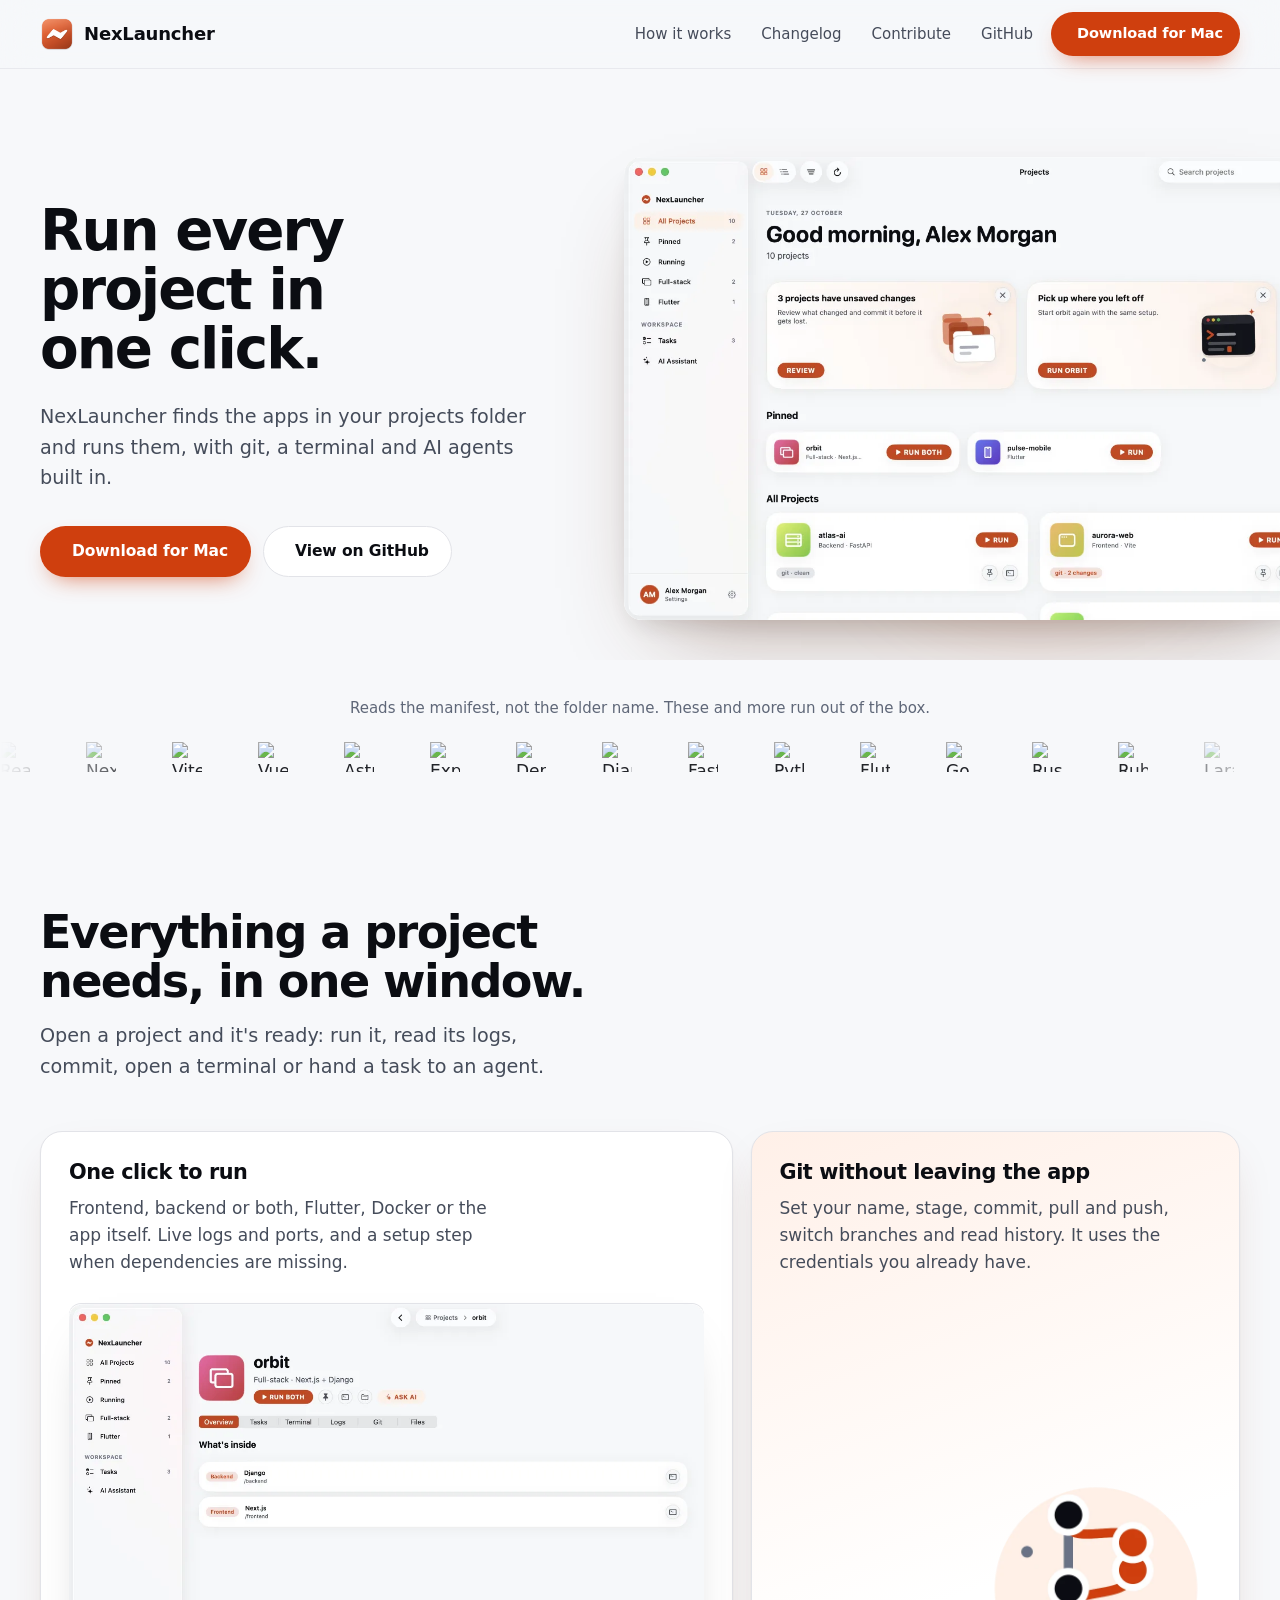
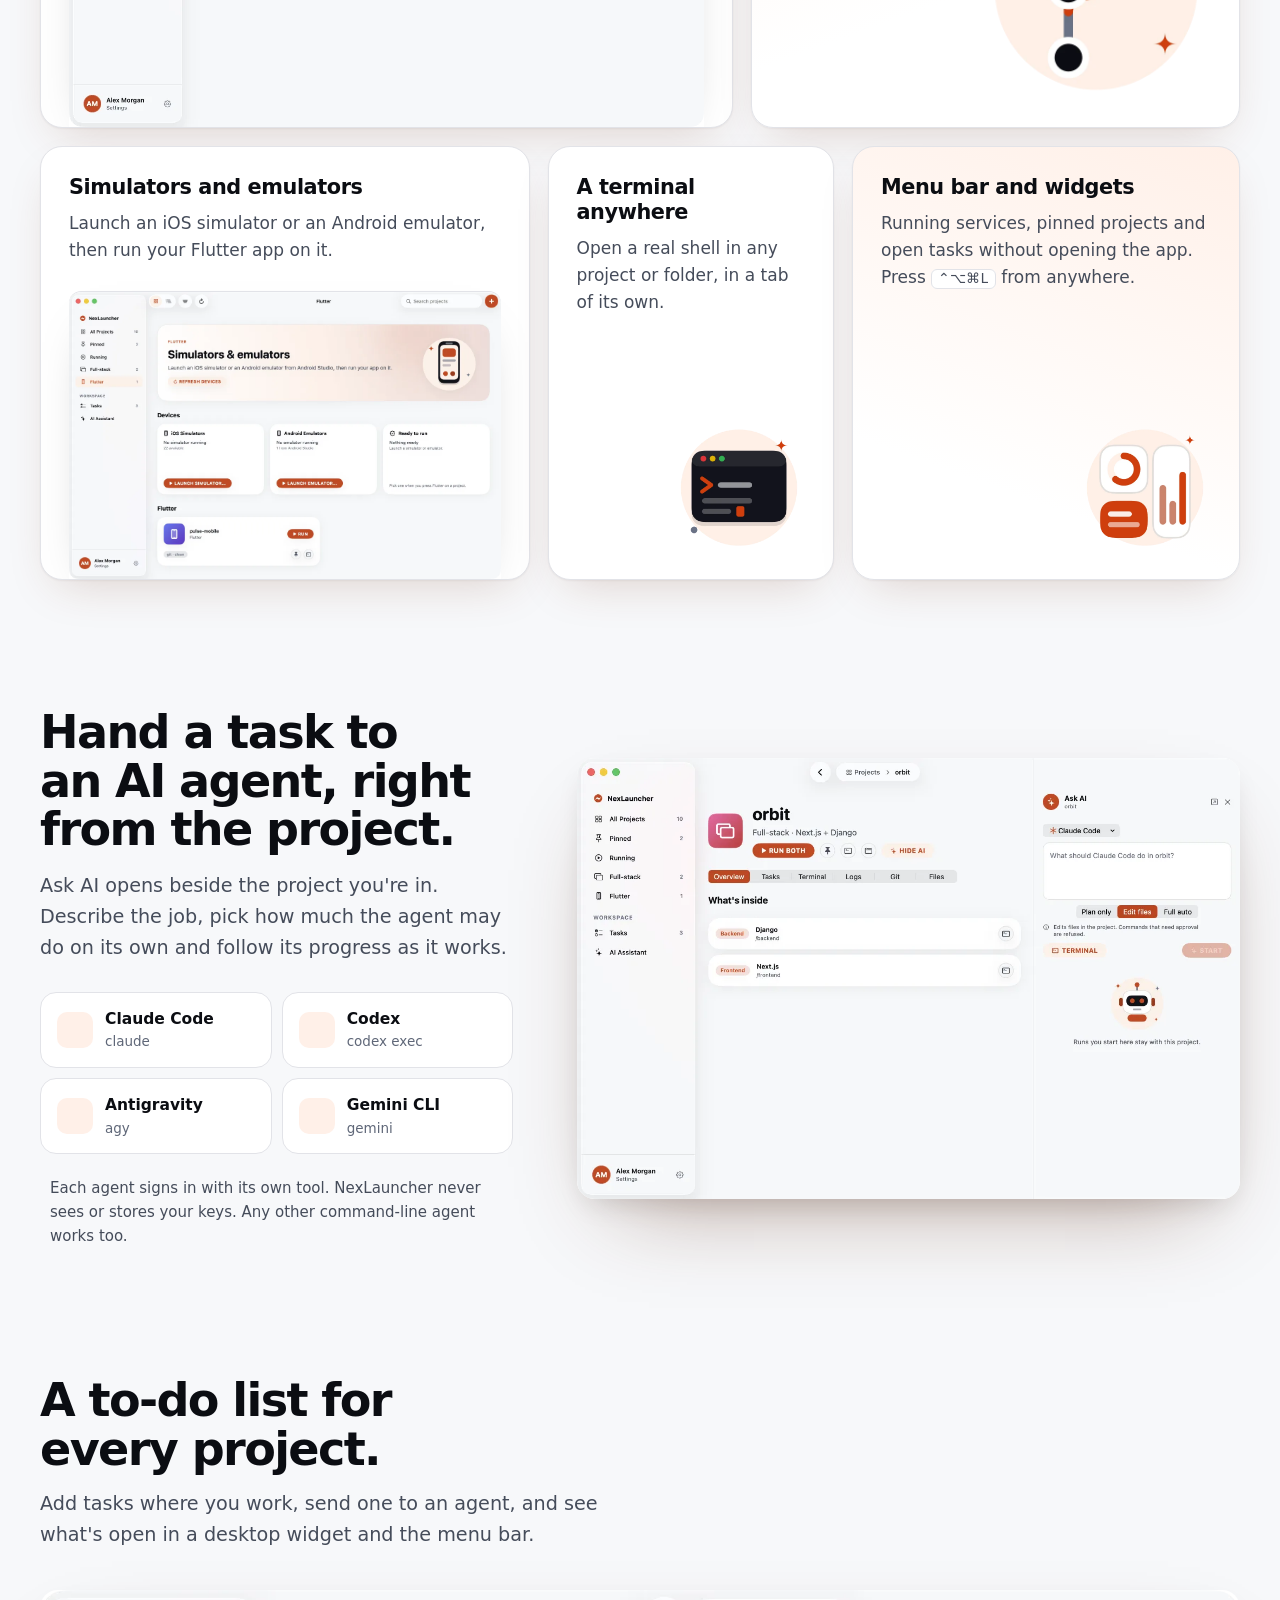
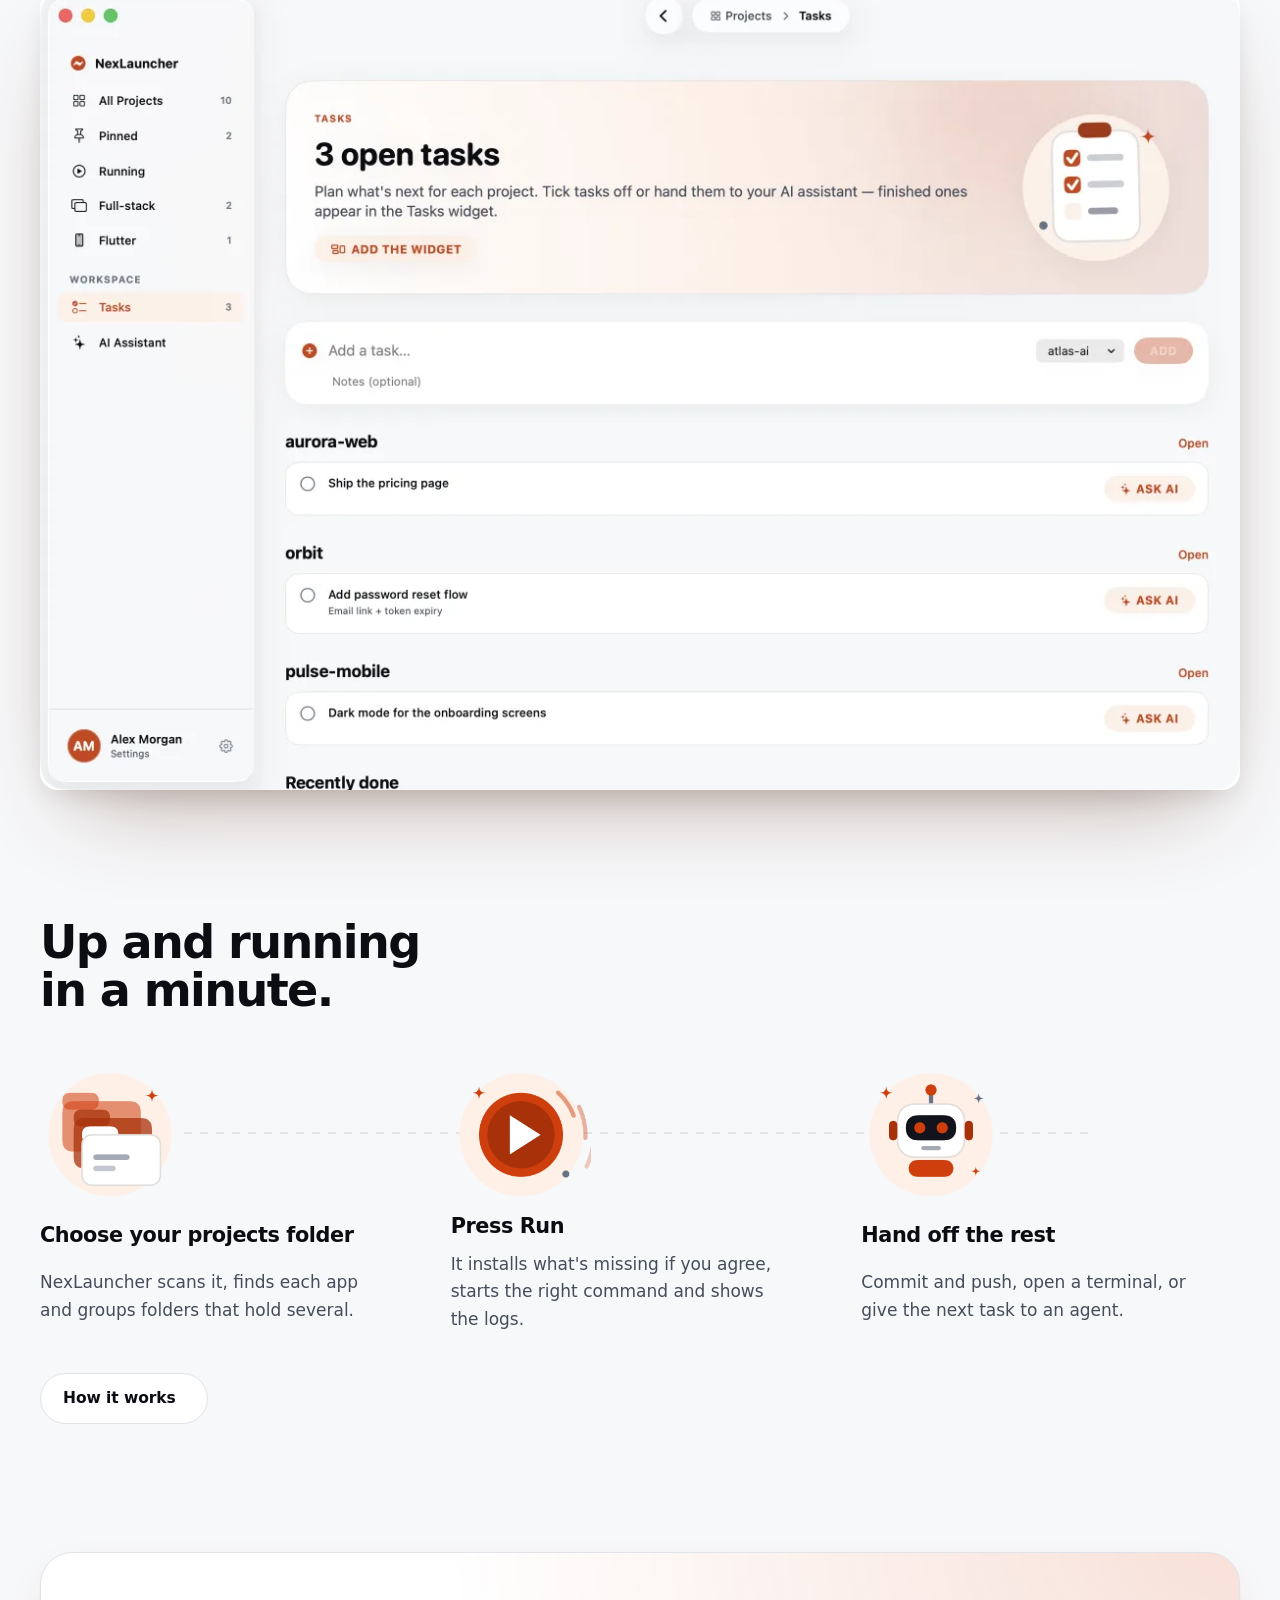
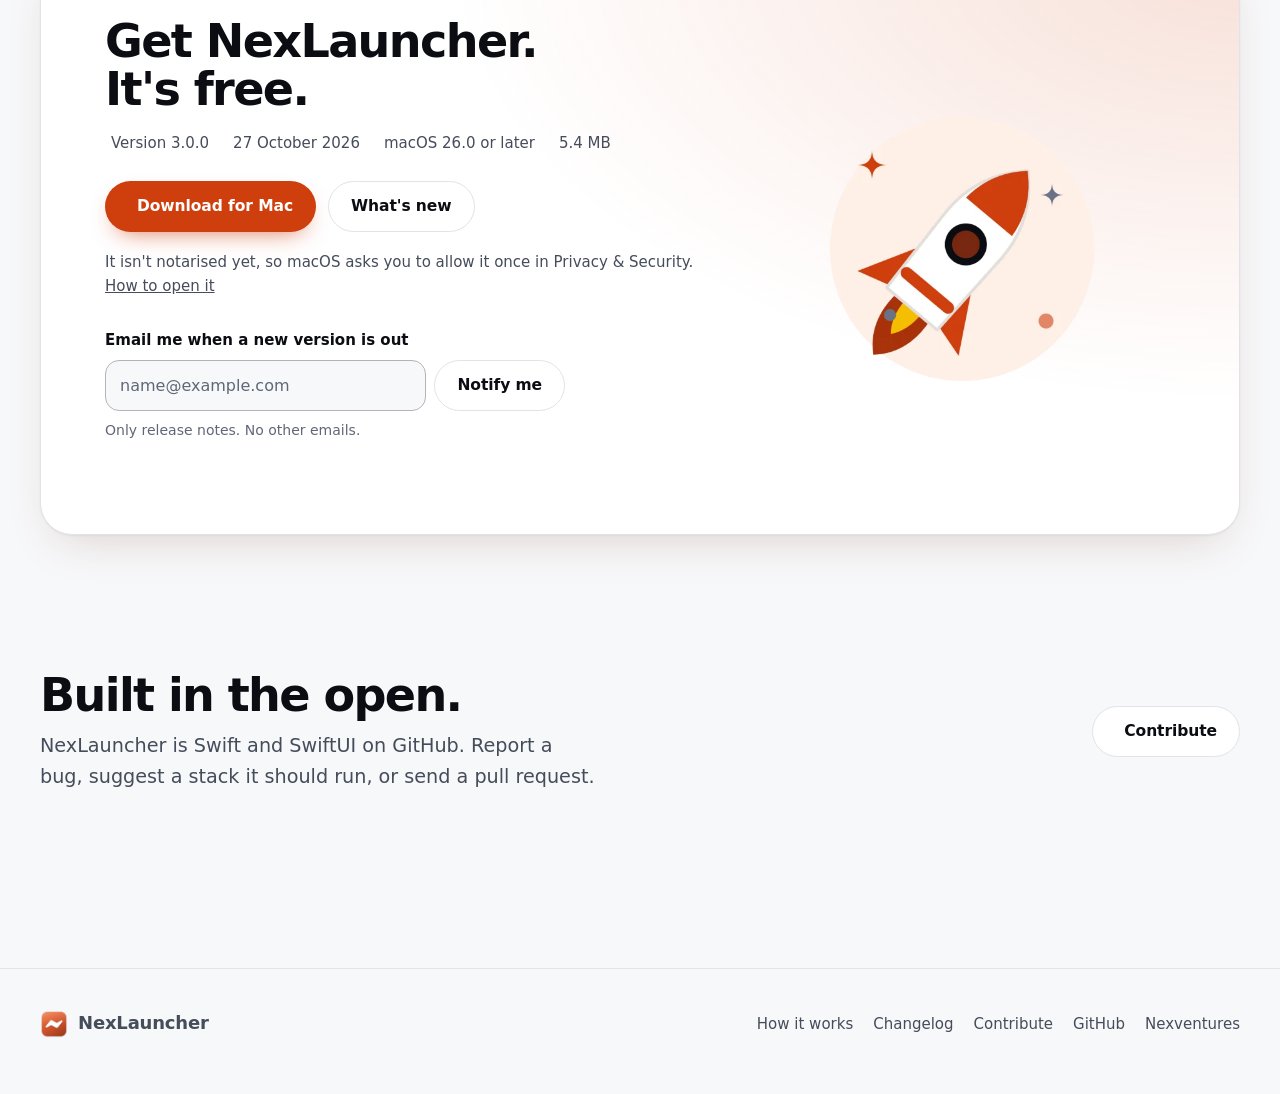
==== site/index.html @ 8a1ccac7 "Landing site (GitHub Pages) with Supabase-backed downloads, changelog and update sign-ups - site/: h" ====
<!doctype html>
<html lang="en">
<head>
  <meta charset="utf-8">
  <meta name="viewport" content="width=device-width, initial-scale=1">
  <title>NexLauncher: run every project from one Mac app</title>
  <meta name="description" content="NexLauncher finds the apps in your projects folder and runs them, with git, a terminal and AI agents built in. Free for macOS 26.">
  <meta property="og:title" content="NexLauncher">
  <meta property="og:description" content="Run every project in one click. A native macOS app with git, a terminal and AI agents built in.">
  <meta property="og:image" content="https://niyonshutidavid.github.io/NexLauncher/assets/shots/home-light-1224.webp">
  <meta name="theme-color" content="#f7f8fa" media="(prefers-color-scheme: light)">
  <meta name="theme-color" content="#07080c" media="(prefers-color-scheme: dark)">
  <link rel="icon" href="assets/favicon.png">
  <link rel="preload" as="image" href="assets/shots/home-light-1224.webp" media="(prefers-color-scheme: light)">
  <link rel="stylesheet" href="https://unpkg.com/@phosphor-icons/web@2.1.1/src/regular/style.css">
  <link rel="stylesheet" href="https://unpkg.com/@phosphor-icons/web@2.1.1/src/fill/style.css">
  <link rel="stylesheet" href="css/site.css?v=2">
  <script src="js/site.js?v=2" defer></script>
</head>
<body>
  <header class="nav">
    <div class="wrap">
      <a class="brand" href="./"><img src="assets/icon.webp" alt="" width="34" height="34">NexLauncher</a>
      <button class="nav-toggle" aria-label="Menu" aria-expanded="false" aria-controls="nav-links"><i class="ph ph-list"></i></button>
      <nav class="nav-links" id="nav-links">
        <a href="how-it-works.html">How it works</a>
        <a href="changelog.html">Changelog</a>
        <a href="contribute.html">Contribute</a>
        <a href="https://github.com/NiyonshutiDavid/NexLauncher" rel="noopener">GitHub</a>
        <a class="btn btn-primary btn-sm" data-download href="https://yrtrfuwykdxuppvlgprd.supabase.co/storage/v1/object/public/releases/NexLauncher-3.0.0.zip" data-version="3.0.0"><i class="ph-fill ph-apple-logo"></i>Download for Mac</a>
      </nav>
    </div>
  </header>

  <main>
    <section class="hero">
      <div class="wrap hero-grid">
        <div class="hero-copy">
          <h1>Run every project in one click.</h1>
          <p class="lede">NexLauncher finds the apps in your projects folder and runs them, with git, a terminal and AI agents built in.</p>
          <div class="hero-actions">
            <a class="btn btn-primary" data-download href="https://yrtrfuwykdxuppvlgprd.supabase.co/storage/v1/object/public/releases/NexLauncher-3.0.0.zip" data-version="3.0.0"><i class="ph-fill ph-apple-logo"></i>Download for Mac</a>
            <a class="btn btn-ghost" href="https://github.com/NiyonshutiDavid/NexLauncher" rel="noopener"><i class="ph ph-github-logo"></i>View on GitHub</a>
          </div>
        </div>
        <div class="hero-media">
          <div class="hero-glow" aria-hidden="true"></div>
          <picture>
            <source media="(prefers-color-scheme: dark)" srcset="assets/shots/home-dark-1224.webp 1224w, assets/shots/home-dark.webp 2448w" sizes="(max-width: 900px) 100vw, 980px">
            <img class="shot" src="assets/shots/home-light.webp" srcset="assets/shots/home-light-1224.webp 1224w, assets/shots/home-light.webp 2448w" sizes="(max-width: 900px) 100vw, 980px" width="2448" height="1630" alt="NexLauncher's home: a greeting, tips, pinned projects and a grid of project cards, each with a Run button.">
          </picture>
        </div>
      </div>
    </section>

    <section class="stacks" aria-labelledby="stacks-title">
      <p id="stacks-title">Reads the manifest, not the folder name. These and more run out of the box.</p>
      <div class="marquee">
        <div class="marquee-track">
          <img src="https://cdn.simpleicons.org/react/5b6170/aeb4c2" alt="React" width="30" height="30">
          <img src="https://cdn.simpleicons.org/nextdotjs/5b6170/aeb4c2" alt="Next.js" width="30" height="30">
          <img src="https://cdn.simpleicons.org/vite/5b6170/aeb4c2" alt="Vite" width="30" height="30">
          <img src="https://cdn.simpleicons.org/vuedotjs/5b6170/aeb4c2" alt="Vue" width="30" height="30">
          <img src="https://cdn.simpleicons.org/astro/5b6170/aeb4c2" alt="Astro" width="30" height="30">
          <img src="https://cdn.simpleicons.org/expo/5b6170/aeb4c2" alt="Expo" width="30" height="30">
          <img src="https://cdn.simpleicons.org/deno/5b6170/aeb4c2" alt="Deno" width="30" height="30">
          <img src="https://cdn.simpleicons.org/django/5b6170/aeb4c2" alt="Django" width="30" height="30">
          <img src="https://cdn.simpleicons.org/fastapi/5b6170/aeb4c2" alt="FastAPI" width="30" height="30">
          <img src="https://cdn.simpleicons.org/python/5b6170/aeb4c2" alt="Python" width="30" height="30">
          <img src="https://cdn.simpleicons.org/flutter/5b6170/aeb4c2" alt="Flutter" width="30" height="30">
          <img src="https://cdn.simpleicons.org/go/5b6170/aeb4c2" alt="Go" width="30" height="30">
          <img src="https://cdn.simpleicons.org/rust/5b6170/aeb4c2" alt="Rust" width="30" height="30">
          <img src="https://cdn.simpleicons.org/rubyonrails/5b6170/aeb4c2" alt="Ruby on Rails" width="30" height="30">
          <img src="https://cdn.simpleicons.org/laravel/5b6170/aeb4c2" alt="Laravel" width="30" height="30">
          <img src="https://cdn.simpleicons.org/dotnet/5b6170/aeb4c2" alt=".NET" width="30" height="30">
          <img src="https://cdn.simpleicons.org/elixir/5b6170/aeb4c2" alt="Elixir" width="30" height="30">
          <img src="https://cdn.simpleicons.org/swift/5b6170/aeb4c2" alt="Swift" width="30" height="30">
          <img src="https://cdn.simpleicons.org/docker/5b6170/aeb4c2" alt="Docker" width="30" height="30">
          <!-- second copy for a seamless loop -->
          <img aria-hidden="true" src="https://cdn.simpleicons.org/react/5b6170/aeb4c2" alt="" width="30" height="30">
          <img aria-hidden="true" src="https://cdn.simpleicons.org/nextdotjs/5b6170/aeb4c2" alt="" width="30" height="30">
          <img aria-hidden="true" src="https://cdn.simpleicons.org/vite/5b6170/aeb4c2" alt="" width="30" height="30">
          <img aria-hidden="true" src="https://cdn.simpleicons.org/vuedotjs/5b6170/aeb4c2" alt="" width="30" height="30">
          <img aria-hidden="true" src="https://cdn.simpleicons.org/astro/5b6170/aeb4c2" alt="" width="30" height="30">
          <img aria-hidden="true" src="https://cdn.simpleicons.org/expo/5b6170/aeb4c2" alt="" width="30" height="30">
          <img aria-hidden="true" src="https://cdn.simpleicons.org/deno/5b6170/aeb4c2" alt="" width="30" height="30">
          <img aria-hidden="true" src="https://cdn.simpleicons.org/django/5b6170/aeb4c2" alt="" width="30" height="30">
          <img aria-hidden="true" src="https://cdn.simpleicons.org/fastapi/5b6170/aeb4c2" alt="" width="30" height="30">
          <img aria-hidden="true" src="https://cdn.simpleicons.org/python/5b6170/aeb4c2" alt="" width="30" height="30">
          <img aria-hidden="true" src="https://cdn.simpleicons.org/flutter/5b6170/aeb4c2" alt="" width="30" height="30">
          <img aria-hidden="true" src="https://cdn.simpleicons.org/go/5b6170/aeb4c2" alt="" width="30" height="30">
          <img aria-hidden="true" src="https://cdn.simpleicons.org/rust/5b6170/aeb4c2" alt="" width="30" height="30">
          <img aria-hidden="true" src="https://cdn.simpleicons.org/rubyonrails/5b6170/aeb4c2" alt="" width="30" height="30">
          <img aria-hidden="true" src="https://cdn.simpleicons.org/laravel/5b6170/aeb4c2" alt="" width="30" height="30">
          <img aria-hidden="true" src="https://cdn.simpleicons.org/dotnet/5b6170/aeb4c2" alt="" width="30" height="30">
          <img aria-hidden="true" src="https://cdn.simpleicons.org/elixir/5b6170/aeb4c2" alt="" width="30" height="30">
          <img aria-hidden="true" src="https://cdn.simpleicons.org/swift/5b6170/aeb4c2" alt="" width="30" height="30">
          <img aria-hidden="true" src="https://cdn.simpleicons.org/docker/5b6170/aeb4c2" alt="" width="30" height="30">
        </div>
      </div>
    </section>

    <section class="section" id="features">
      <div class="wrap">
        <div class="section-head reveal">
          <h2>Everything a project needs, in one window.</h2>
          <p class="lede">Open a project and it's ready: run it, read its logs, commit, open a terminal or hand a task to an agent.</p>
        </div>
        <div class="bento">
          <article class="tile tile-a reveal">
            <h3>One click to run</h3>
            <p>Frontend, backend or both, Flutter, Docker or the app itself. Live logs and ports, and a setup step when dependencies are missing.</p>
            <div class="tile-shot">
              <picture>
                <source media="(prefers-color-scheme: dark)" srcset="assets/shots/project-dark-1224.webp">
                <img src="assets/shots/project-light-1224.webp" width="1224" height="815" loading="lazy" alt="A project page for orbit, a Next.js and Django app, with Run Both, Overview, Tasks, Terminal, Logs, Git and Files.">
              </picture>
            </div>
          </article>
          <article class="tile tile-b reveal" style="--delay: .08s">
            <h3>Git without leaving the app</h3>
            <p>Set your name, stage, commit, pull and push, switch branches and read history. It uses the credentials you already have.</p>
            <picture class="illo float">
              <source media="(prefers-color-scheme: dark)" srcset="assets/illus/branchGraph-dark.webp">
              <img src="assets/illus/branchGraph-light.webp" alt="" width="168" height="168" loading="lazy">
            </picture>
          </article>
          <article class="tile tile-c reveal">
            <h3>Simulators and emulators</h3>
            <p>Launch an iOS simulator or an Android emulator, then run your Flutter app on it.</p>
            <div class="tile-shot">
              <picture>
                <source media="(prefers-color-scheme: dark)" srcset="assets/shots/flutter-dark-1224.webp">
                <img src="assets/shots/flutter-light-1224.webp" width="1224" height="815" loading="lazy" alt="The Flutter page with iOS simulators, Android emulators and devices ready to run.">
              </picture>
            </div>
          </article>
          <article class="tile tile-d reveal" style="--delay: .08s">
            <h3>A terminal anywhere</h3>
            <p>Open a real shell in any project or folder, in a tab of its own.</p>
            <picture class="illo">
              <source media="(prefers-color-scheme: dark)" srcset="assets/illus/terminal-dark.webp">
              <img src="assets/illus/terminal-light.webp" alt="" width="132" height="132" loading="lazy">
            </picture>
          </article>
          <article class="tile tile-e reveal" style="--delay: .16s">
            <h3>Menu bar and widgets</h3>
            <p>Running services, pinned projects and open tasks without opening the app. Press <kbd>⌃⌥⌘L</kbd> from anywhere.</p>
            <picture class="illo float">
              <source media="(prefers-color-scheme: dark)" srcset="assets/illus/widgets-dark.webp">
              <img src="assets/illus/widgets-light.webp" alt="" width="132" height="132" loading="lazy">
            </picture>
          </article>
        </div>
      </div>
    </section>

    <section class="section" id="ai" style="padding-top: 0">
      <div class="wrap split">
        <div class="reveal">
          <h2>Hand a task to an AI agent, right from the project.</h2>
          <p class="lede" style="margin-top: 18px">Ask AI opens beside the project you're in. Describe the job, pick how much the agent may do on its own and follow its progress as it works.</p>
          <div class="agents">
            <div class="agent"><i class="ph ph-asterisk"></i><div>Claude Code<span>claude</span></div></div>
            <div class="agent"><i class="ph ph-code"></i><div>Codex<span>codex exec</span></div></div>
            <div class="agent"><i class="ph ph-atom"></i><div>Antigravity<span>agy</span></div></div>
            <div class="agent"><i class="ph ph-sparkle"></i><div>Gemini CLI<span>gemini</span></div></div>
          </div>
          <p class="note"><i class="ph ph-lock-simple"></i>Each agent signs in with its own tool. NexLauncher never sees or stores your keys. Any other command-line agent works too.</p>
        </div>
        <div class="reveal" style="--delay: .1s">
          <picture>
            <source media="(prefers-color-scheme: dark)" srcset="assets/shots/project-ai-dark-1224.webp 1224w, assets/shots/project-ai-dark.webp 2448w" sizes="(max-width: 900px) 100vw, 700px">
            <img class="shot" src="assets/shots/project-ai-light.webp" srcset="assets/shots/project-ai-light-1224.webp 1224w, assets/shots/project-ai-light.webp 2448w" sizes="(max-width: 900px) 100vw, 700px" width="2448" height="1630" loading="lazy" alt="The orbit project page with the Ask AI panel open on the right: agent picker, task box and autonomy choice.">
          </picture>
        </div>
      </div>
    </section>

    <section class="section" style="padding-top: 0">
      <div class="wrap wide-media">
        <div class="head reveal">
          <h2>A to-do list for every project.</h2>
          <p class="lede">Add tasks where you work, send one to an agent, and see what's open in a desktop widget and the menu bar.</p>
        </div>
        <picture class="reveal">
          <source media="(prefers-color-scheme: dark)" srcset="assets/shots/tasks-dark-1224.webp 1224w, assets/shots/tasks-dark.webp 2448w" sizes="(max-width: 1240px) 100vw, 1200px">
          <img class="shot" src="assets/shots/tasks-light.webp" srcset="assets/shots/tasks-light-1224.webp 1224w, assets/shots/tasks-light.webp 2448w" sizes="(max-width: 1240px) 100vw, 1200px" width="2448" height="1630" loading="lazy" alt="The Tasks page: three open tasks grouped by project, each with an Ask AI button, and recently done tasks below.">
        </picture>
      </div>
    </section>

    <section class="section" style="padding-top: 0">
      <div class="wrap">
        <div class="section-head reveal">
          <h2>Up and running in a minute.</h2>
        </div>
        <div class="process">
          <div class="process-step reveal">
            <picture><source media="(prefers-color-scheme: dark)" srcset="assets/illus/folders-dark.webp"><img src="assets/illus/folders-light.webp" alt="" width="140" height="140" loading="lazy"></picture>
            <h3>Choose your projects folder</h3>
            <p>NexLauncher scans it, finds each app and groups folders that hold several.</p>
          </div>
          <div class="process-step reveal" style="--delay: .1s">
            <picture><source media="(prefers-color-scheme: dark)" srcset="assets/illus/play-dark.webp"><img src="assets/illus/play-light.webp" alt="" width="140" height="140" loading="lazy"></picture>
            <h3>Press Run</h3>
            <p>It installs what's missing if you agree, starts the right command and shows the logs.</p>
          </div>
          <div class="process-step reveal" style="--delay: .2s">
            <picture><source media="(prefers-color-scheme: dark)" srcset="assets/illus/robot-dark.webp"><img src="assets/illus/robot-light.webp" alt="" width="140" height="140" loading="lazy"></picture>
            <h3>Hand off the rest</h3>
            <p>Commit and push, open a terminal, or give the next task to an agent.</p>
          </div>
        </div>
        <p class="reveal" style="margin-top: 40px"><a class="btn btn-ghost" href="how-it-works.html">How it works<i class="ph ph-arrow-right"></i></a></p>
      </div>
    </section>

    <section class="section" id="download" style="padding-top: 0">
      <div class="wrap">
        <div class="download reveal">
          <div class="download-copy">
            <h2>Get NexLauncher. It's free.</h2>
            <div class="release-meta">
              <span><i class="ph ph-tag"></i><span data-release-version>Version 3.0.0</span></span>
              <span><i class="ph ph-calendar-blank"></i><span data-release-date>27 October 2026</span></span>
              <span><i class="ph ph-laptop"></i><span data-release-macos>macOS 26.0 or later</span></span>
              <span><i class="ph ph-file-zip"></i><span data-release-size>5.4 MB</span></span>
              <span hidden data-download-count></span>
            </div>
            <div class="hero-actions">
              <a class="btn btn-primary" data-download href="https://yrtrfuwykdxuppvlgprd.supabase.co/storage/v1/object/public/releases/NexLauncher-3.0.0.zip" data-version="3.0.0"><i class="ph-fill ph-apple-logo"></i>Download for Mac</a>
              <a class="btn btn-ghost" href="changelog.html">What's new</a>
            </div>
            <p class="muted" style="font-size: 15px">It isn't notarised yet, so macOS asks you to allow it once in Privacy &amp; Security. <a href="how-it-works.html#install">How to open it</a></p>
            <form class="form" data-subscribe novalidate style="margin-top: 12px">
              <label for="email">Email me when a new version is out</label>
              <div class="row">
                <input id="email" type="email" name="email" autocomplete="email" placeholder="name@example.com" required maxlength="254" aria-describedby="email-help email-status">
                <button class="btn btn-ghost" type="submit">Notify me</button>
              </div>
              <span class="help" id="email-help">Only release notes. No other emails.</span>
              <span class="status" id="email-status" role="status" aria-live="polite"></span>
            </form>
          </div>
          <picture class="illo float">
            <source media="(prefers-color-scheme: dark)" srcset="assets/illus/rocket-dark.webp">
            <img src="assets/illus/rocket-light.webp" alt="" width="300" height="300" loading="lazy">
          </picture>
        </div>
      </div>
    </section>

    <section class="section" style="padding-top: 0">
      <div class="wrap contrib reveal">
        <div class="contrib-copy">
          <h2>Built in the open.</h2>
          <p class="lede">NexLauncher is Swift and SwiftUI on GitHub. Report a bug, suggest a stack it should run, or send a pull request.</p>
        </div>
        <a class="btn btn-ghost" href="contribute.html"><i class="ph ph-git-pull-request"></i>Contribute</a>
      </div>
    </section>
  </main>

  <footer class="footer">
    <div class="wrap">
      <a class="brand" href="./"><img src="assets/icon.webp" alt="" width="28" height="28" style="width:28px;height:28px">NexLauncher</a>
      <nav aria-label="Footer">
        <a href="how-it-works.html">How it works</a>
        <a href="changelog.html">Changelog</a>
        <a href="contribute.html">Contribute</a>
        <a href="https://github.com/NiyonshutiDavid/NexLauncher" rel="noopener">GitHub</a>
        <a href="https://nexventures.net" rel="noopener">Nexventures</a>
      </nav>
    </div>
  </footer>
</body>
</html>
---- site/css/site.css ----
/* NexLauncher site. Colours are the nexventures.net tokens the app uses (Nexventures Ember).
   Shape rule: cards 22px, interactive controls are full pills, inputs 14px. */

@font-face {
  font-family: "Geist";
  src: url("https://cdn.jsdelivr.net/npm/geist@1.3.1/dist/fonts/geist-sans/Geist-Variable.woff2") format("woff2");
  font-weight: 100 900;
  font-display: swap;
}
@font-face {
  font-family: "Geist Mono";
  src: url("https://cdn.jsdelivr.net/npm/geist@1.3.1/dist/fonts/geist-mono/GeistMono-Variable.woff2") format("woff2");
  font-weight: 100 900;
  font-display: swap;
}

:root {
  color-scheme: light dark;
  --canvas: #f7f8fa;
  --surface: #ffffff;
  --surface-2: #f0f1f4;
  --fg: #0b0d12;
  --fg-2: #454c5a;
  --fg-3: #5f6778;
  --line: #e2e3e8;
  --accent: #cf3f0e;
  --accent-hover: #a8320b;
  --accent-soft: #fff0e8;
  --accent-ink: #a8320b;
  --on-accent: #ffffff;
  --shadow: 0 1px 2px rgb(30 22 18 / 0.05), 0 18px 48px -18px rgb(120 50 20 / 0.22);
  --shot-shadow: 0 40px 90px -40px rgb(90 40 15 / 0.45), 0 12px 30px -12px rgb(30 20 15 / 0.18);
  --radius-card: 22px;
  --radius-input: 14px;
  --max: 1200px;
  --ease: cubic-bezier(0.16, 1, 0.3, 1);
}

@media (prefers-color-scheme: dark) {
  :root {
    --canvas: #07080c;
    --surface: #0f1117;
    --surface-2: #151822;
    --fg: #f3f4f7;
    --fg-2: #aeb4c2;
    --fg-3: #8c93a4;
    --line: #232735;
    --accent: #f0561f;
    --accent-hover: #ff7440;
    --accent-soft: #2a140c;
    --accent-ink: #ff8a5c;
    --on-accent: #120805;
    --shadow: 0 1px 0 rgb(255 255 255 / 0.03) inset, 0 24px 60px -30px rgb(0 0 0 / 0.8);
    --shot-shadow: 0 40px 100px -40px rgb(240 86 31 / 0.25), 0 20px 50px -20px rgb(0 0 0 / 0.9);
  }
}

*, *::before, *::after { box-sizing: border-box; }
html { -webkit-text-size-adjust: 100%; scroll-behavior: smooth; }
body {
  margin: 0;
  background: var(--canvas);
  color: var(--fg);
  font-family: "Geist", ui-sans-serif, system-ui, -apple-system, sans-serif;
  font-size: 17px;
  line-height: 1.6;
  -webkit-font-smoothing: antialiased;
  text-rendering: optimizeLegibility;
  overflow-x: hidden;
}
img { max-width: 100%; height: auto; display: block; }
.illo img, .process-step img, .chapter-side img { width: 100%; height: auto; }
.process-step picture { width: 140px; }
.chapter-side picture { width: 120px; }
a { color: inherit; }
code, pre, kbd { font-family: "Geist Mono", ui-monospace, SFMono-Regular, Menlo, monospace; }
:focus-visible { outline: 2px solid var(--accent); outline-offset: 3px; border-radius: 6px; }
.sr-only { position: absolute; width: 1px; height: 1px; overflow: hidden; clip: rect(0 0 0 0); white-space: nowrap; }

.wrap { width: min(var(--max), 100% - 32px); margin-inline: auto; }

/* ---------- Navigation ---------- */
.nav {
  position: sticky; top: 0; z-index: 20;
  background: color-mix(in srgb, var(--canvas) 78%, transparent);
  backdrop-filter: blur(18px) saturate(160%);
  -webkit-backdrop-filter: blur(18px) saturate(160%);
  border-bottom: 1px solid color-mix(in srgb, var(--line) 70%, transparent);
}
.nav .wrap { display: flex; align-items: center; gap: 28px; height: 68px; }
.brand { display: flex; align-items: center; gap: 10px; text-decoration: none; font-weight: 650; letter-spacing: -0.01em; font-size: 18px; }
.brand img { width: 34px; height: 34px; border-radius: 9px; }
.nav-links { display: flex; gap: 6px; margin-left: auto; align-items: center; }
.nav-links a:not(.btn) {
  text-decoration: none; color: var(--fg-2); font-size: 15px; font-weight: 500;
  padding: 8px 12px; border-radius: 999px; transition: color 0.2s, background 0.2s;
}
.nav-links a:not(.btn):hover { color: var(--fg); background: var(--surface-2); }
.nav-links a[aria-current="page"] { color: var(--fg); }
.nav-toggle { display: none; margin-left: auto; background: none; border: 0; color: var(--fg); font-size: 26px; padding: 8px; border-radius: 999px; cursor: pointer; }
@media (max-width: 820px) {
  .nav-toggle { display: inline-flex; }
  .nav-links {
    position: absolute; inset: 68px 0 auto 0; flex-direction: column; align-items: stretch; gap: 4px;
    padding: 12px 16px 20px; background: var(--canvas); border-bottom: 1px solid var(--line);
    display: none;
  }
  .nav-links.open { display: flex; }
  .nav-links a:not(.btn) { padding: 12px; }
}

/* ---------- Buttons ---------- */
.btn {
  display: inline-flex; align-items: center; justify-content: center; gap: 9px; white-space: nowrap;
  font: inherit; font-size: 15.5px; font-weight: 600; letter-spacing: -0.005em;
  padding: 12px 22px; border-radius: 999px; text-decoration: none; cursor: pointer;
  border: 1px solid transparent; transition: transform 0.2s var(--ease), background 0.2s, border-color 0.2s, box-shadow 0.2s;
}
.btn:active { transform: translateY(1px) scale(0.985); }
.btn i { font-size: 18px; }
.btn-primary { background: var(--accent); color: var(--on-accent); box-shadow: 0 10px 24px -12px color-mix(in srgb, var(--accent) 80%, transparent); }
.btn-primary:hover { background: var(--accent-hover); }
.btn-ghost { background: var(--surface); color: var(--fg); border-color: var(--line); }
.btn-ghost:hover { border-color: color-mix(in srgb, var(--fg) 25%, var(--line)); }
.btn-sm { padding: 9px 16px; font-size: 14.5px; }
.btn[aria-busy="true"] { opacity: 0.7; pointer-events: none; }

/* ---------- Type ---------- */
h1, h2, h3 { margin: 0; letter-spacing: -0.035em; line-height: 1.05; font-weight: 680; text-wrap: balance; }
h1 { font-size: clamp(2.5rem, 5.2vw, 4.25rem); }
h2 { font-size: clamp(2rem, 3.6vw, 3rem); }
h3 { font-size: 1.3rem; letter-spacing: -0.02em; line-height: 1.2; font-weight: 640; }
p { margin: 0; text-wrap: pretty; }
.lede { font-size: clamp(1.08rem, 1.5vw, 1.25rem); color: var(--fg-2); max-width: 46ch; }
.muted { color: var(--fg-2); }
.eyebrow { font-size: 13px; font-weight: 600; letter-spacing: 0.14em; text-transform: uppercase; color: var(--accent-ink); }
.section { padding-block: clamp(72px, 10vw, 128px); }
.section-head { max-width: 640px; display: grid; gap: 16px; margin-bottom: 48px; }

/* ---------- Screenshots ---------- */
.shot {
  border-radius: 18px; box-shadow: var(--shot-shadow);
  background: var(--surface); width: 100%; height: auto;
}
picture { display: block; }

/* ---------- Hero ---------- */
.hero { padding-top: clamp(40px, 7vw, 88px); padding-bottom: 40px; overflow: clip; }
.hero-grid { display: grid; grid-template-columns: minmax(0, 6fr) minmax(0, 7fr); gap: 56px; align-items: center; }
.hero h1 { font-size: clamp(2.4rem, 4.4vw, 3.6rem); }
.hero-copy { display: grid; gap: 24px; align-content: center; }
.hero-actions { display: flex; gap: 12px; flex-wrap: wrap; margin-top: 8px; }
.hero-media { position: relative; margin-right: calc(-1 * max(0px, (100vw - var(--max)) / 2 + 40px)); }
.hero-media .shot { width: min(980px, 100%); }
.hero-glow {
  position: absolute; inset: 8% 6% auto auto; width: 70%; aspect-ratio: 1; z-index: -1; pointer-events: none;
  background: radial-gradient(closest-side, color-mix(in srgb, var(--accent) 22%, transparent), transparent);
  filter: blur(30px);
}
@media (max-width: 900px) {
  .hero-grid { grid-template-columns: 1fr; gap: 40px; }
  .hero-media { margin-right: 0; }
}

/* ---------- Stack strip (the one marquee on the page) ---------- */
.stacks { padding-block: 36px 8px; }
.stacks p { text-align: center; color: var(--fg-3); font-size: 15px; margin-bottom: 22px; }
.marquee { overflow: hidden; mask-image: linear-gradient(90deg, transparent, #000 12%, #000 88%, transparent); }
.marquee-track { display: flex; gap: 56px; width: max-content; animation: marquee 48s linear infinite; }
.marquee-track img { height: 30px; width: auto; opacity: 0.9; }
@keyframes marquee { to { transform: translateX(-50%); } }

/* ---------- Bento ---------- */
.bento { display: grid; grid-template-columns: repeat(12, minmax(0, 1fr)); gap: 18px; }
.tile {
  position: relative; overflow: hidden; border-radius: var(--radius-card);
  background: var(--surface); border: 1px solid var(--line); box-shadow: var(--shadow);
  padding: 28px; display: flex; flex-direction: column; gap: 10px; min-height: 260px;
}
.tile p { color: var(--fg-2); max-width: 42ch; }
.tile-a { grid-column: span 7; padding-bottom: 0; }
.tile-b { grid-column: span 5; background: linear-gradient(160deg, var(--accent-soft), var(--surface) 70%); }
.tile-c { grid-column: span 5; padding-bottom: 0; }
.tile-d { grid-column: span 3; }
.tile-e { grid-column: span 4; background: linear-gradient(200deg, var(--accent-soft), var(--surface) 75%); }
.tile .tile-shot { margin-top: auto; padding-top: 18px; }
.tile .tile-shot img { border-radius: 12px 12px 0 0; box-shadow: 0 -1px 0 var(--line), 0 20px 50px -30px rgb(0 0 0 / 0.35); }
.tile .illo { width: 132px; height: 132px; margin-top: auto; align-self: flex-end; }
.tile-b .illo { width: 230px; height: 230px; }
@media (max-width: 960px) {
  .tile-a, .tile-b, .tile-c, .tile-d, .tile-e { grid-column: span 12; }
}

/* ---------- Split section (AI) ---------- */
.split { display: grid; grid-template-columns: minmax(0, 5fr) minmax(0, 7fr); gap: 64px; align-items: center; }
.split.reverse { grid-template-columns: minmax(0, 7fr) minmax(0, 5fr); }
.split.reverse > :first-child { order: 2; }
@media (max-width: 900px) {
  .split, .split.reverse { grid-template-columns: 1fr; gap: 40px; }
  .split.reverse > :first-child { order: 0; }
}
.agents { display: grid; grid-template-columns: 1fr 1fr; gap: 10px; margin-top: 28px; }
.agent {
  display: flex; align-items: center; gap: 12px; padding: 14px 16px;
  background: var(--surface); border: 1px solid var(--line); border-radius: 16px;
  font-weight: 600; font-size: 15.5px;
}
.agent i { font-size: 20px; color: var(--accent); width: 36px; height: 36px; display: grid; place-items: center; background: var(--accent-soft); border-radius: 10px; flex: none; }
.agent span { display: block; font-weight: 450; font-size: 13.5px; color: var(--fg-3); }
.note { display: flex; gap: 10px; align-items: flex-start; margin-top: 22px; color: var(--fg-2); font-size: 15px; }
.note i { color: var(--accent); font-size: 18px; margin-top: 3px; }

/* ---------- Wide media ---------- */
.wide-media { display: grid; gap: 40px; }
.wide-media .head { display: grid; gap: 16px; max-width: 640px; }

/* ---------- Process (how it works teaser) ---------- */
.process { display: grid; grid-template-columns: repeat(3, minmax(0, 1fr)); gap: 32px; position: relative; }
.process::before {
  content: ""; position: absolute; top: 70px; left: 12%; right: 12%; height: 2px;
  background: repeating-linear-gradient(90deg, var(--line) 0 8px, transparent 8px 16px); z-index: 0;
}
.process-step { display: grid; gap: 12px; justify-items: start; position: relative; z-index: 1; }
.process-step img { width: 140px; height: 140px; }
.process-step p { color: var(--fg-2); max-width: 32ch; }
@media (max-width: 820px) { .process { grid-template-columns: 1fr; } .process::before { display: none; } }

/* ---------- Download band ---------- */
.download {
  border-radius: 32px; padding: clamp(32px, 6vw, 64px);
  background:
    radial-gradient(120% 140% at 100% 0%, color-mix(in srgb, var(--accent) 16%, transparent), transparent 55%),
    var(--surface);
  border: 1px solid var(--line); box-shadow: var(--shadow);
  display: grid; grid-template-columns: minmax(0, 7fr) minmax(0, 5fr); gap: 48px; align-items: center;
}
.download-copy { display: grid; gap: 18px; }
.release-meta { display: flex; flex-wrap: wrap; gap: 8px 18px; color: var(--fg-2); font-size: 15px; }
.release-meta span { display: inline-flex; align-items: center; gap: 6px; }
.release-meta i { color: var(--fg-3); }
.download .illo { width: min(300px, 100%); justify-self: center; }
@media (max-width: 860px) { .download { grid-template-columns: 1fr; } .download .illo { width: 200px; order: -1; justify-self: start; } }

/* ---------- Forms ---------- */
.form { display: grid; gap: 8px; max-width: 460px; }
.form label { font-weight: 600; font-size: 15px; }
.form .row { display: flex; gap: 8px; }
.form input {
  flex: 1; min-width: 0; font: inherit; font-size: 16px; color: var(--fg);
  background: var(--canvas); border: 1px solid color-mix(in srgb, var(--fg) 22%, var(--line));
  border-radius: var(--radius-input); padding: 11px 14px; transition: border-color 0.2s, box-shadow 0.2s;
}
.form input::placeholder { color: var(--fg-3); }
.form input:focus { outline: none; border-color: var(--accent); box-shadow: 0 0 0 4px color-mix(in srgb, var(--accent) 18%, transparent); }
.form .help { font-size: 14px; color: var(--fg-3); }
.form .status { font-size: 14.5px; min-height: 1.4em; }
.form .status.ok { color: #1f8a4c; }
.form .status.err { color: #c62828; }
@media (prefers-color-scheme: dark) { .form .status.ok { color: #4cc27f; } .form .status.err { color: #ff6b6b; } }
@media (max-width: 480px) { .form .row { flex-direction: column; } }

/* ---------- Contribute teaser ---------- */
.contrib { display: flex; align-items: center; justify-content: space-between; gap: 32px; flex-wrap: wrap; padding-block: 8px; }
.contrib-copy { display: grid; gap: 12px; max-width: 560px; }

/* ---------- Footer ---------- */
.footer { border-top: 1px solid var(--line); padding-block: 40px 56px; margin-top: 40px; color: var(--fg-2); font-size: 15px; }
.footer .wrap { display: flex; gap: 24px; justify-content: space-between; flex-wrap: wrap; align-items: center; }
.footer nav { display: flex; gap: 20px; flex-wrap: wrap; }
.footer a { text-decoration: none; }
.footer a:hover { color: var(--fg); }

/* ---------- Inner pages ---------- */
.page-hero { padding-block: clamp(48px, 8vw, 96px) 24px; }
.page-hero .split { gap: 40px; }
.page-hero .illo { width: min(320px, 70%); justify-self: center; }
.prose { display: grid; gap: 18px; max-width: 68ch; }
.prose p, .prose li { color: var(--fg-2); }
.prose ul, .prose ol { margin: 0; padding-left: 1.2em; display: grid; gap: 8px; }
.prose strong { color: var(--fg); }
.prose a { color: var(--accent-ink); }
pre {
  margin: 0; padding: 18px 20px; overflow-x: auto; font-size: 14.5px; line-height: 1.7;
  background: var(--surface-2); border: 1px solid var(--line); border-radius: 16px; color: var(--fg);
}
code { font-size: 0.92em; }
:not(pre) > code { background: var(--surface-2); border: 1px solid var(--line); padding: 1px 6px; border-radius: 6px; }
kbd { font-size: 0.85em; padding: 1px 6px; border-radius: 6px; border: 1px solid var(--line); background: var(--surface); }

.chapter { display: grid; grid-template-columns: minmax(0, 4fr) minmax(0, 8fr); gap: 48px; padding-block: 56px; border-top: 1px solid var(--line); }
.chapter:first-of-type { border-top: 0; }
.chapter-side { display: grid; gap: 14px; align-content: start; position: sticky; top: 96px; }
.chapter-side img { width: 120px; height: 120px; }
@media (max-width: 860px) { .chapter { grid-template-columns: 1fr; gap: 24px; } .chapter-side { position: static; } }

.groups { display: grid; grid-template-columns: repeat(2, minmax(0, 1fr)); gap: 14px; }
.group { background: var(--surface); border: 1px solid var(--line); border-radius: var(--radius-card); padding: 22px; display: grid; gap: 10px; align-content: start; }
.group h3 { font-size: 1.05rem; display: flex; align-items: center; gap: 10px; }
.group h3 i { color: var(--accent); font-size: 20px; }
.group p { color: var(--fg-2); font-size: 15.5px; }
.chips { display: flex; flex-wrap: wrap; gap: 6px; }
.chip { font-size: 13.5px; font-weight: 550; padding: 4px 10px; border-radius: 999px; background: var(--surface-2); border: 1px solid var(--line); color: var(--fg-2); }
@media (max-width: 680px) { .groups { grid-template-columns: 1fr; } }

.table-wrap { overflow-x: auto; border: 1px solid var(--line); border-radius: var(--radius-card); background: var(--surface); }
table { border-collapse: collapse; width: 100%; font-size: 14.5px; }
th, td { text-align: left; padding: 14px 16px; vertical-align: top; }
thead th { background: var(--surface-2); font-weight: 600; color: var(--fg); }
tbody tr + tr td { border-top: 1px solid var(--line); }
td { color: var(--fg-2); }
td code { white-space: normal; overflow-wrap: anywhere; }

.figure { display: grid; gap: 12px; }
.figure figcaption { color: var(--fg-3); font-size: 14px; }

/* ---------- Changelog ---------- */
.releases { display: grid; gap: 0; }
.release { display: grid; grid-template-columns: minmax(0, 3fr) minmax(0, 9fr); gap: 40px; padding-block: 48px; border-top: 1px solid var(--line); }
.release-side { display: grid; gap: 8px; align-content: start; position: sticky; top: 96px; }
.release-version { font-family: "Geist Mono", monospace; font-size: 15px; font-weight: 600; color: var(--accent-ink); }
.release-date { color: var(--fg-3); font-size: 14.5px; }
.release-body { display: grid; gap: 14px; }
.release-body > p { color: var(--fg-2); }
.changes { list-style: none; margin: 6px 0 0; padding: 0; display: grid; gap: 12px; }
.changes li { display: grid; grid-template-columns: 84px 1fr; gap: 14px; align-items: baseline; color: var(--fg-2); }
.kind { font-size: 12.5px; font-weight: 650; padding: 3px 10px; border-radius: 999px; justify-self: start; letter-spacing: 0.01em; }
.kind-added { background: color-mix(in srgb, #1f8a4c 14%, transparent); color: #187040; }
.kind-changed { background: var(--accent-soft); color: var(--accent-ink); }
.kind-fixed { background: color-mix(in srgb, #2f6fdb 14%, transparent); color: #2a5fbf; }
@media (prefers-color-scheme: dark) { .kind-added { color: #5fd391; } .kind-fixed { color: #7fa8ff; } }
.release .btn { justify-self: start; margin-top: 8px; }
@media (max-width: 760px) { .release { grid-template-columns: 1fr; gap: 16px; } .release-side { position: static; } .changes li { grid-template-columns: 1fr; gap: 6px; } }
.skeleton { border-radius: 10px; background: linear-gradient(90deg, var(--surface-2), var(--line), var(--surface-2)); background-size: 200% 100%; animation: shimmer 1.4s ease-in-out infinite; }
@keyframes shimmer { to { background-position: -200% 0; } }

/* ---------- Contributors ---------- */
.people { display: flex; flex-wrap: wrap; gap: 10px; }
.people a { display: flex; align-items: center; gap: 10px; padding: 6px 14px 6px 6px; border-radius: 999px; background: var(--surface); border: 1px solid var(--line); text-decoration: none; font-weight: 550; font-size: 15px; }
.people img { width: 32px; height: 32px; border-radius: 50%; }

/* ---------- Motion ---------- */
@media (prefers-reduced-motion: no-preference) {
  .reveal { opacity: 0; transform: translateY(22px); transition: opacity 0.8s var(--ease), transform 0.8s var(--ease); transition-delay: var(--delay, 0s); }
  .reveal.is-visible { opacity: 1; transform: none; }
  .hero-media .shot { animation: rise 1.1s var(--ease) both 0.15s; }
  .float { animation: float 6s ease-in-out infinite; }
  .tile { transition: transform 0.4s var(--ease), box-shadow 0.4s var(--ease); }
  .tile:hover { transform: translateY(-4px); }
}
@media (prefers-reduced-motion: reduce) {
  .marquee-track { animation: none; flex-wrap: wrap; justify-content: center; width: auto; }
  .marquee-track [aria-hidden="true"] { display: none; }
  html { scroll-behavior: auto; }
}
@keyframes rise { from { opacity: 0; transform: translateY(40px) scale(0.98); } to { opacity: 1; transform: none; } }
@keyframes float { 50% { transform: translateY(-8px); } }
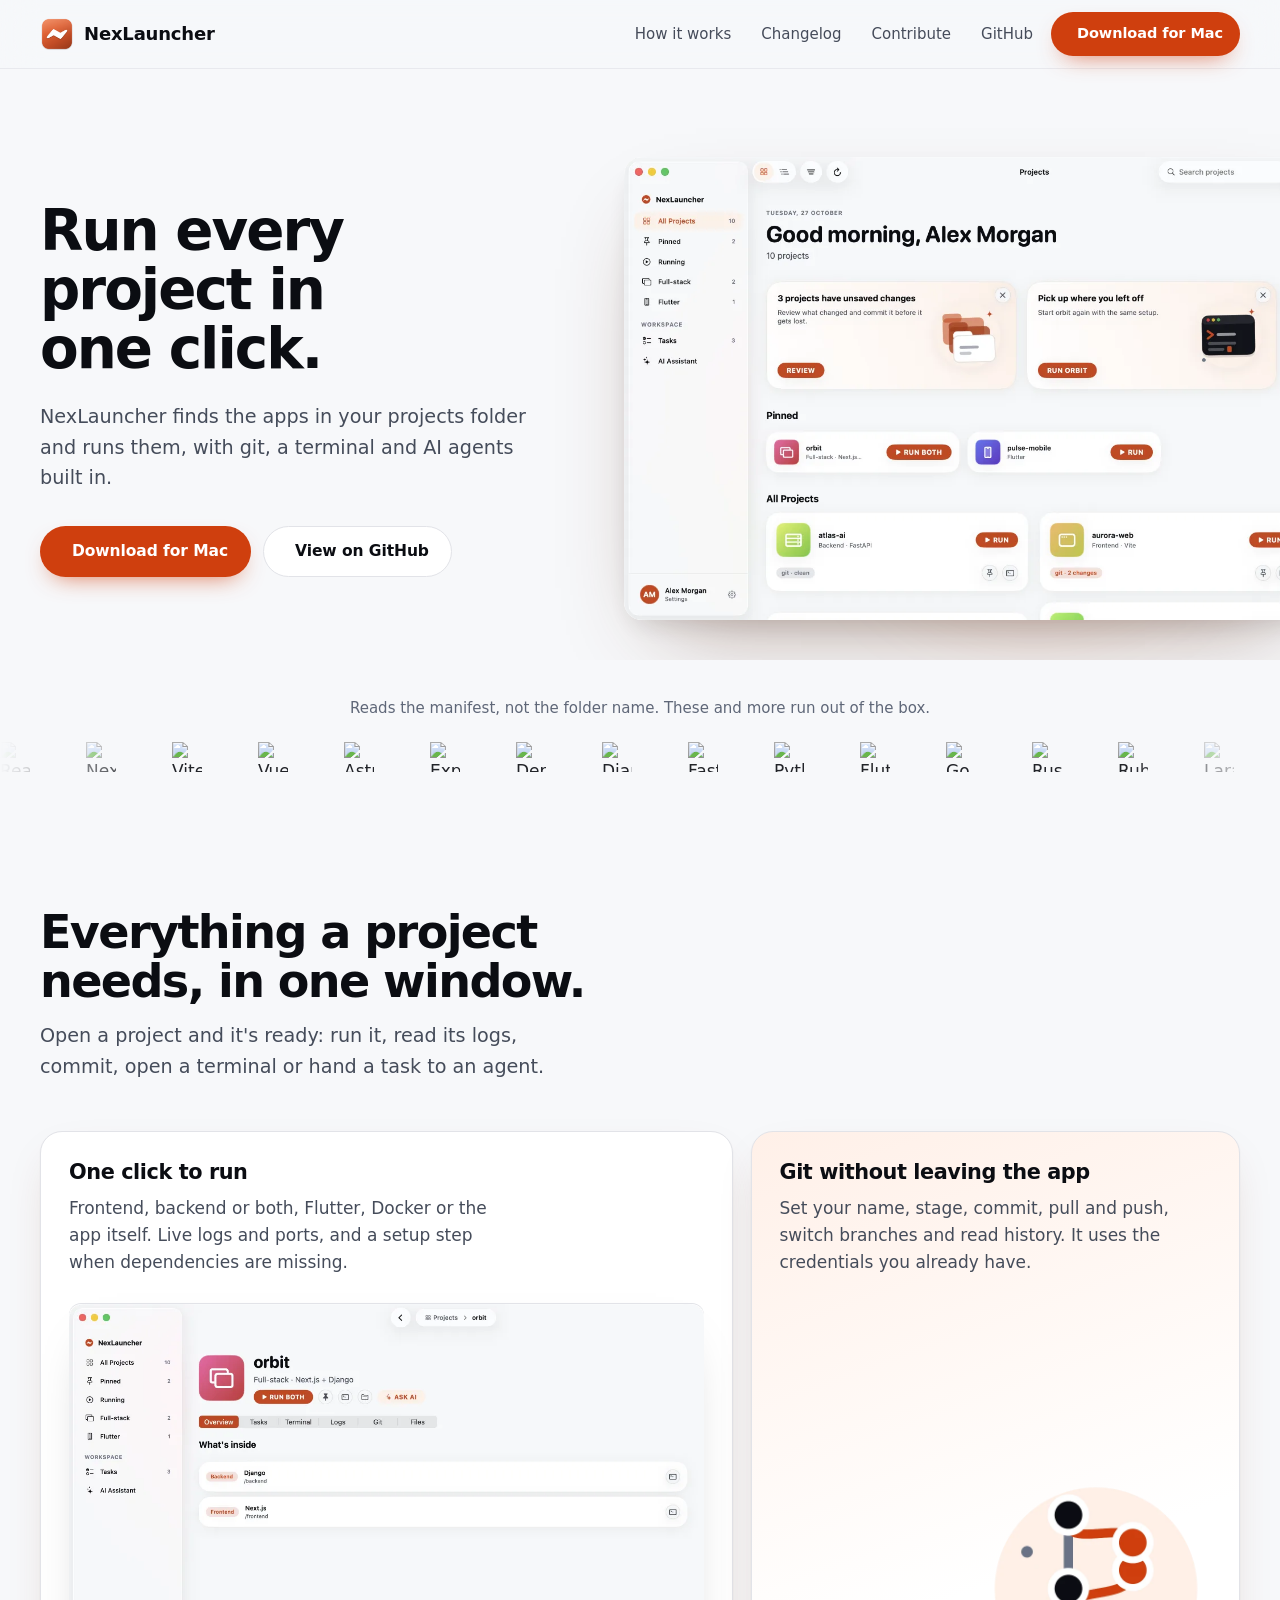
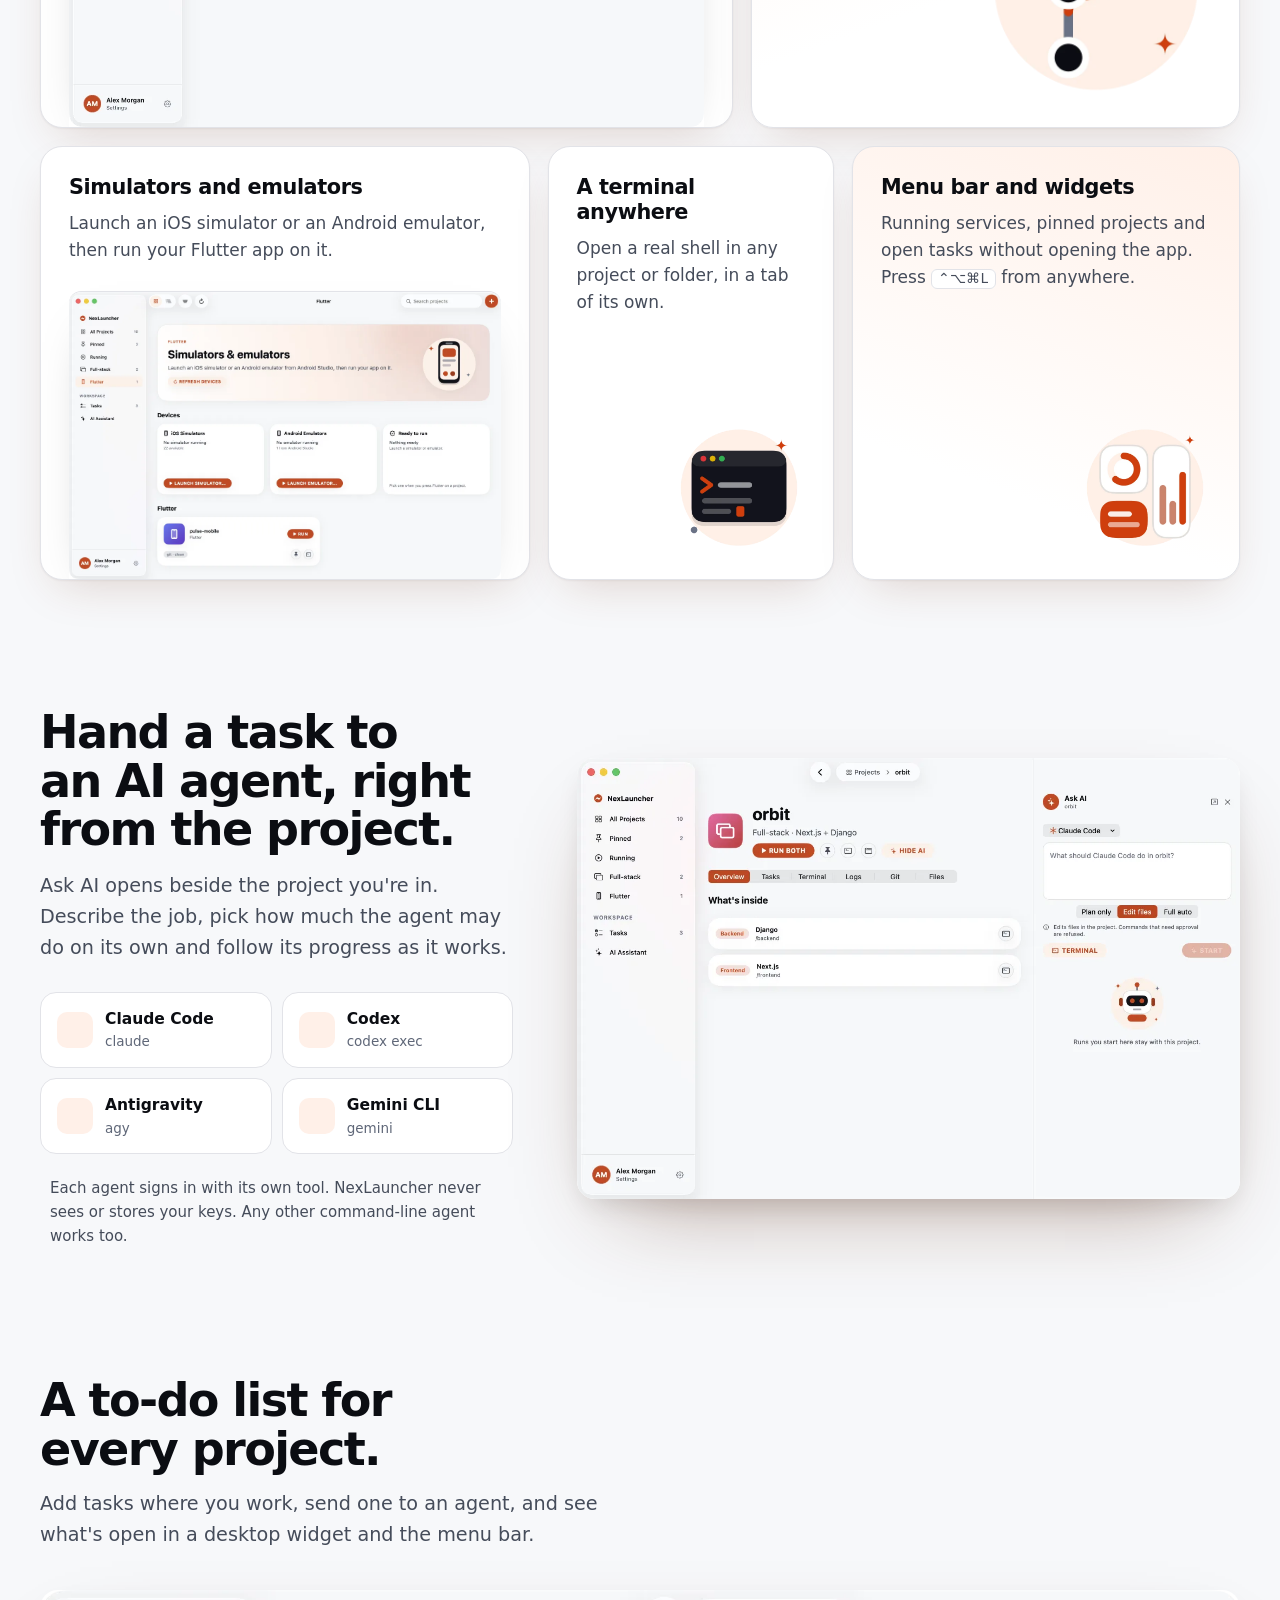
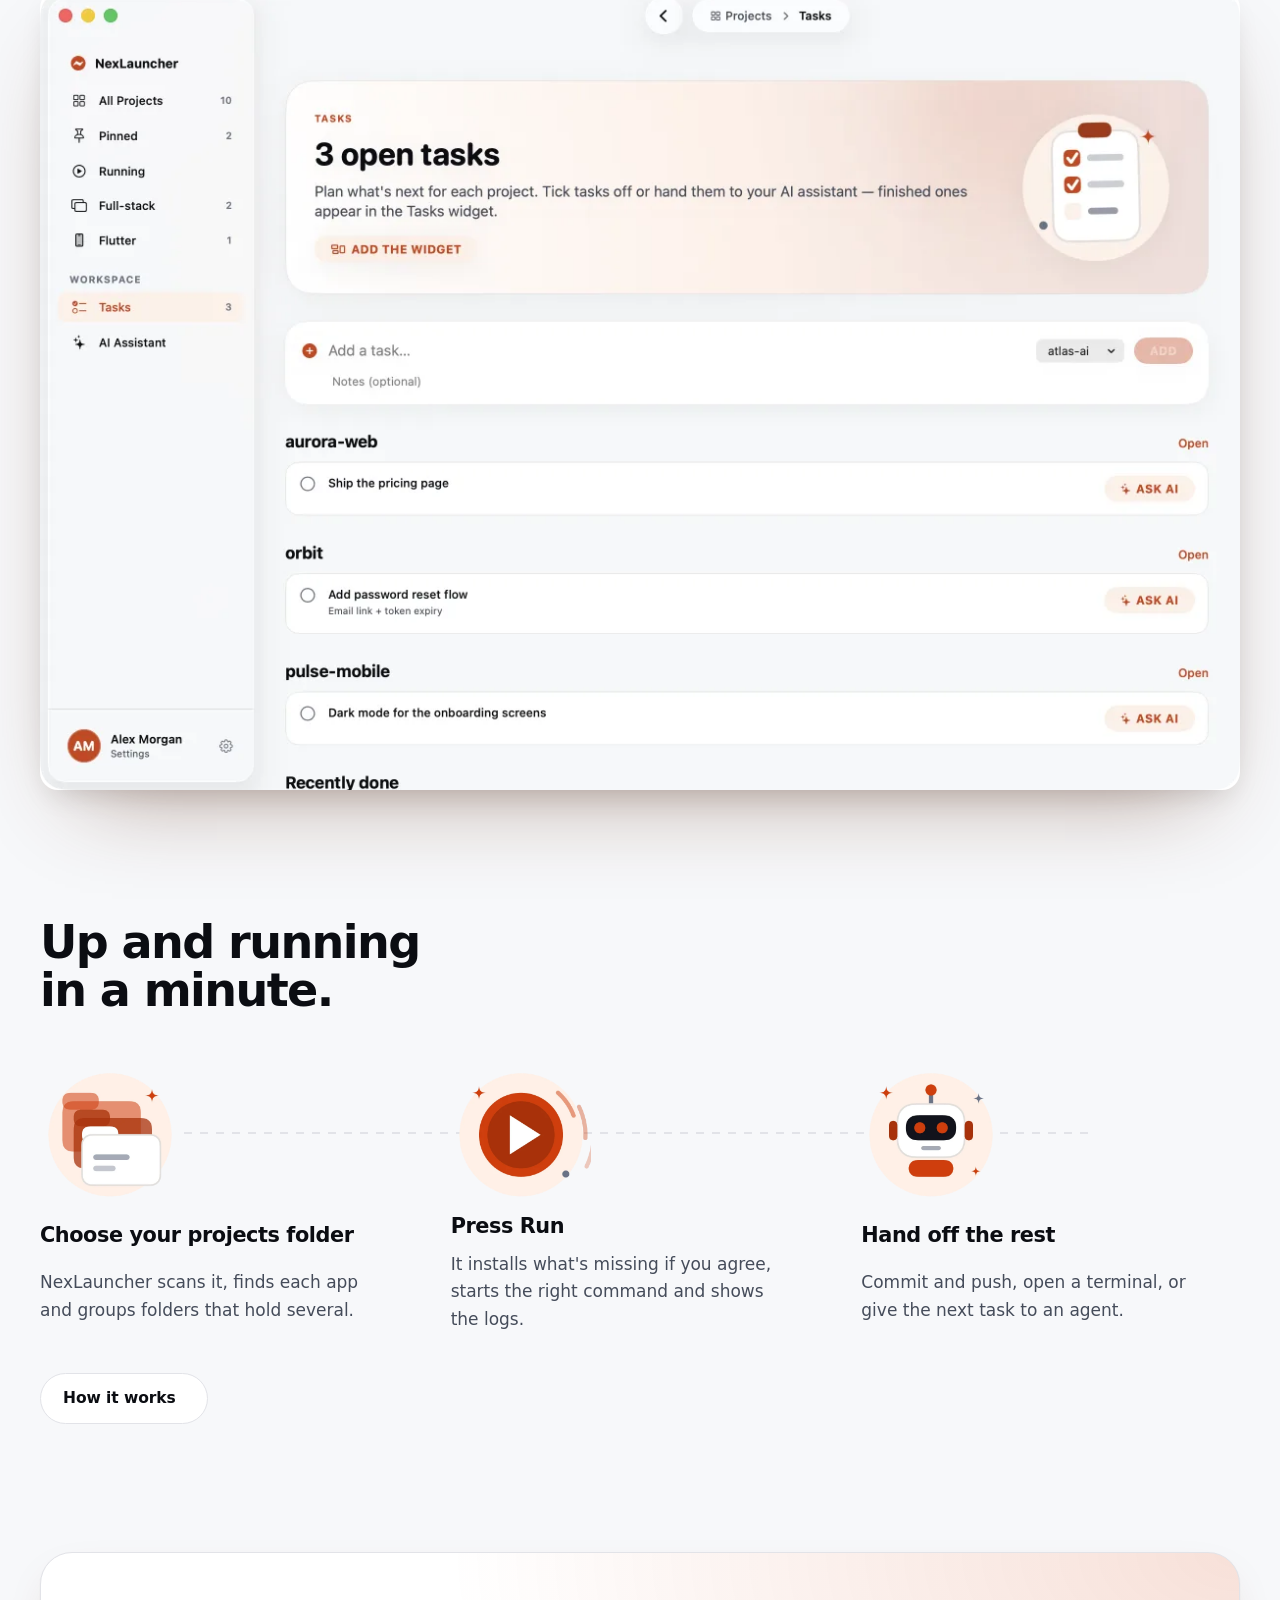
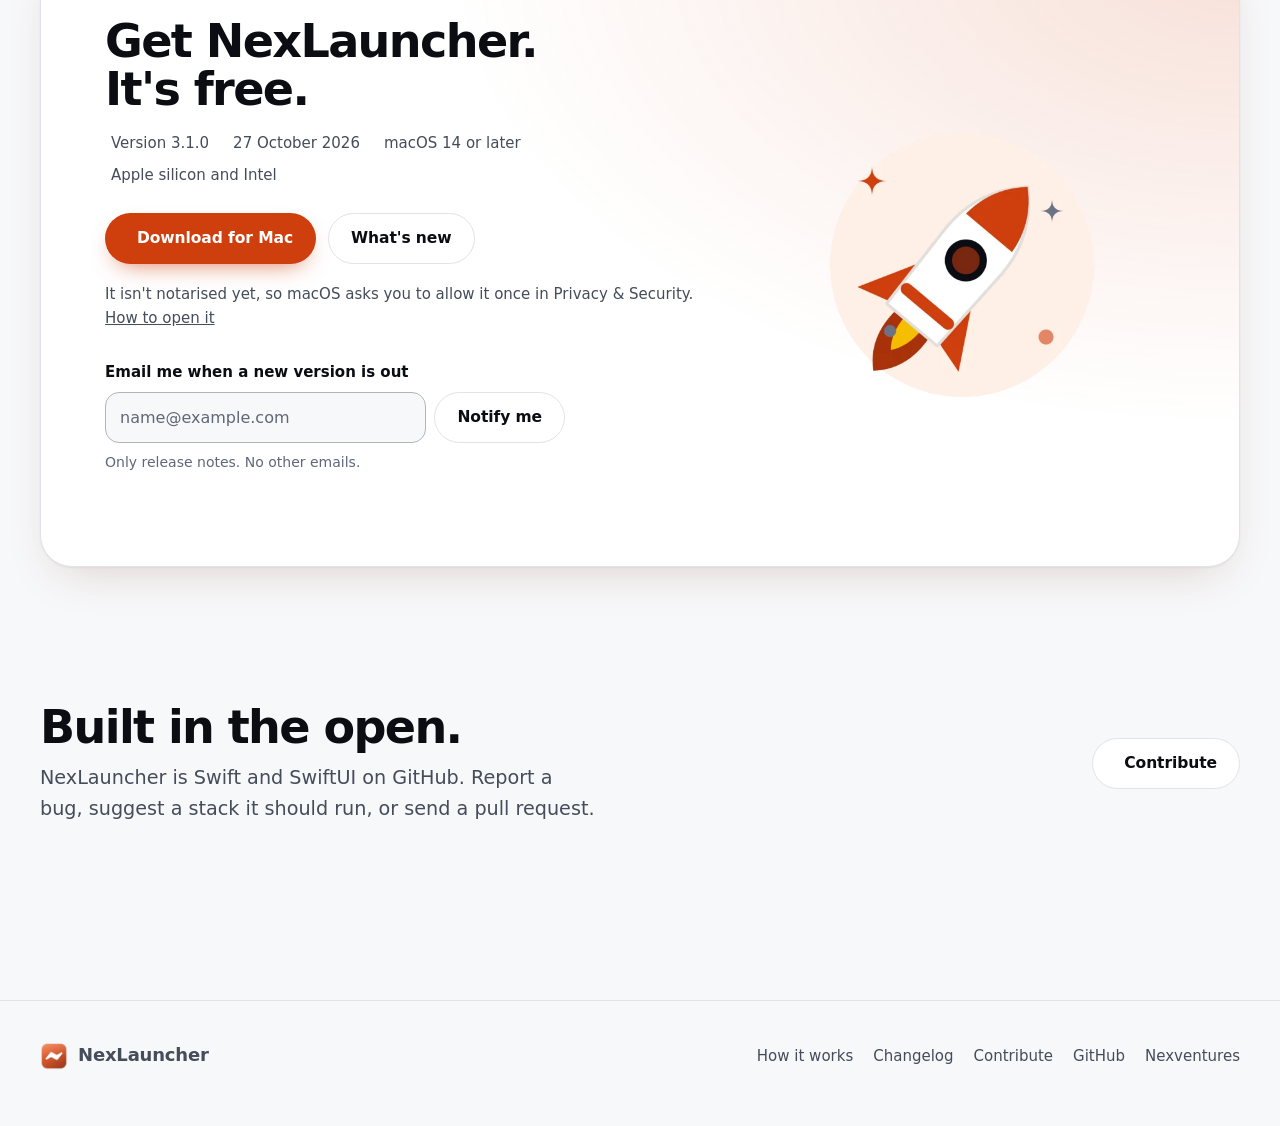
==== commit 0ec88200: "Release 3.1.0: macOS 14+ on Apple silicon and Intel, with a download chooser - Version 3.1.0 (build " ====
--- a/site/index.html
+++ b/site/index.html
@@ -4,7 +4,7 @@
   <meta charset="utf-8">
   <meta name="viewport" content="width=device-width, initial-scale=1">
   <title>NexLauncher: run every project from one Mac app</title>
-  <meta name="description" content="NexLauncher finds the apps in your projects folder and runs them, with git, a terminal and AI agents built in. Free for macOS 26.">
+  <meta name="description" content="NexLauncher finds the apps in your projects folder and runs them, with git, a terminal and AI agents built in. Free for macOS 14 and later.">
   <meta property="og:title" content="NexLauncher">
   <meta property="og:description" content="Run every project in one click. A native macOS app with git, a terminal and AI agents built in.">
   <meta property="og:image" content="https://niyonshutidavid.github.io/NexLauncher/assets/shots/home-light-1224.webp">
@@ -14,8 +14,8 @@
   <link rel="preload" as="image" href="assets/shots/home-light-1224.webp" media="(prefers-color-scheme: light)">
   <link rel="stylesheet" href="https://unpkg.com/@phosphor-icons/web@2.1.1/src/regular/style.css">
   <link rel="stylesheet" href="https://unpkg.com/@phosphor-icons/web@2.1.1/src/fill/style.css">
-  <link rel="stylesheet" href="css/site.css?v=2">
-  <script src="js/site.js?v=2" defer></script>
+  <link rel="stylesheet" href="css/site.css?v=3">
+  <script src="js/site.js?v=3" defer></script>
 </head>
 <body>
   <header class="nav">
@@ -27,7 +27,7 @@
         <a href="changelog.html">Changelog</a>
         <a href="contribute.html">Contribute</a>
         <a href="https://github.com/NiyonshutiDavid/NexLauncher" rel="noopener">GitHub</a>
-        <a class="btn btn-primary btn-sm" data-download href="https://yrtrfuwykdxuppvlgprd.supabase.co/storage/v1/object/public/releases/NexLauncher-3.0.0.zip" data-version="3.0.0"><i class="ph-fill ph-apple-logo"></i>Download for Mac</a>
+        <a class="btn btn-primary btn-sm" data-download href="https://yrtrfuwykdxuppvlgprd.supabase.co/storage/v1/object/public/releases/NexLauncher-3.1.0.zip" data-version="3.1.0"><i class="ph-fill ph-apple-logo"></i>Download for Mac</a>
       </nav>
     </div>
   </header>
@@ -39,7 +39,7 @@
           <h1>Run every project in one click.</h1>
           <p class="lede">NexLauncher finds the apps in your projects folder and runs them, with git, a terminal and AI agents built in.</p>
           <div class="hero-actions">
-            <a class="btn btn-primary" data-download href="https://yrtrfuwykdxuppvlgprd.supabase.co/storage/v1/object/public/releases/NexLauncher-3.0.0.zip" data-version="3.0.0"><i class="ph-fill ph-apple-logo"></i>Download for Mac</a>
+            <a class="btn btn-primary" data-download href="https://yrtrfuwykdxuppvlgprd.supabase.co/storage/v1/object/public/releases/NexLauncher-3.1.0.zip" data-version="3.1.0"><i class="ph-fill ph-apple-logo"></i>Download for Mac</a>
             <a class="btn btn-ghost" href="https://github.com/NiyonshutiDavid/NexLauncher" rel="noopener"><i class="ph ph-github-logo"></i>View on GitHub</a>
           </div>
         </div>
@@ -222,14 +222,14 @@
           <div class="download-copy">
             <h2>Get NexLauncher. It's free.</h2>
             <div class="release-meta">
-              <span><i class="ph ph-tag"></i><span data-release-version>Version 3.0.0</span></span>
+              <span><i class="ph ph-tag"></i><span data-release-version>Version 3.1.0</span></span>
               <span><i class="ph ph-calendar-blank"></i><span data-release-date>27 October 2026</span></span>
-              <span><i class="ph ph-laptop"></i><span data-release-macos>macOS 26.0 or later</span></span>
-              <span><i class="ph ph-file-zip"></i><span data-release-size>5.4 MB</span></span>
+              <span><i class="ph ph-laptop"></i><span data-release-macos>macOS 14 or later</span></span>
+              <span><i class="ph ph-file-zip"></i><span data-release-size>Apple silicon and Intel</span></span>
               <span hidden data-download-count></span>
             </div>
             <div class="hero-actions">
-              <a class="btn btn-primary" data-download href="https://yrtrfuwykdxuppvlgprd.supabase.co/storage/v1/object/public/releases/NexLauncher-3.0.0.zip" data-version="3.0.0"><i class="ph-fill ph-apple-logo"></i>Download for Mac</a>
+              <a class="btn btn-primary" data-download href="https://yrtrfuwykdxuppvlgprd.supabase.co/storage/v1/object/public/releases/NexLauncher-3.1.0.zip" data-version="3.1.0"><i class="ph-fill ph-apple-logo"></i>Download for Mac</a>
               <a class="btn btn-ghost" href="changelog.html">What's new</a>
             </div>
             <p class="muted" style="font-size: 15px">It isn't notarised yet, so macOS asks you to allow it once in Privacy &amp; Security. <a href="how-it-works.html#install">How to open it</a></p>
--- a/site/css/site.css
+++ b/site/css/site.css
@@ -354,3 +354,36 @@
 }
 @keyframes rise { from { opacity: 0; transform: translateY(40px) scale(0.98); } to { opacity: 1; transform: none; } }
 @keyframes float { 50% { transform: translateY(-8px); } }
+
+/* ---------- Download chooser ---------- */
+.chooser {
+  width: min(520px, calc(100vw - 32px)); padding: 32px; border: 1px solid var(--line); border-radius: var(--radius-card);
+  background: var(--surface); color: var(--fg); box-shadow: var(--shot-shadow);
+}
+.chooser::backdrop { background: rgb(8 8 12 / 0.45); backdrop-filter: blur(6px); -webkit-backdrop-filter: blur(6px); }
+.chooser h2 { font-size: 1.75rem; padding-right: 40px; }
+.chooser > .muted { margin-top: 8px; font-size: 15.5px; }
+.chooser-close {
+  position: absolute; top: 18px; right: 18px; width: 36px; height: 36px; border-radius: 999px; cursor: pointer;
+  border: 1px solid var(--line); background: var(--surface-2); color: var(--fg-2); display: grid; place-items: center; font-size: 16px;
+}
+.chooser-close:hover { color: var(--fg); }
+.choices { display: grid; gap: 10px; margin-top: 22px; }
+.choice {
+  position: relative; display: flex; align-items: center; gap: 14px; width: 100%; text-align: left; cursor: pointer;
+  font: inherit; color: var(--fg); background: var(--canvas); border: 1px solid var(--line); border-radius: 16px; padding: 16px 18px;
+  transition: border-color 0.2s, transform 0.2s var(--ease), background 0.2s;
+}
+.choice:hover, .choice:focus-visible { border-color: var(--accent); background: var(--accent-soft); }
+.choice:active { transform: scale(0.99); }
+.choice > i { font-size: 22px; color: var(--accent); width: 44px; height: 44px; flex: none; display: grid; place-items: center; background: var(--accent-soft); border-radius: 12px; }
+.choice strong { display: block; font-size: 16.5px; font-weight: 640; }
+.choice span span { display: block; color: var(--fg-3); font-size: 14px; }
+.guess { margin-left: auto; font-style: normal; font-size: 12.5px; font-weight: 650; color: var(--accent-ink); background: var(--accent-soft); padding: 3px 10px; border-radius: 999px; white-space: nowrap; }
+.hint { display: flex; gap: 8px; align-items: flex-start; margin-top: 18px; color: var(--fg-2); font-size: 14.5px; }
+.hint i { color: var(--fg-3); margin-top: 3px; }
+.universal { margin-top: 12px; padding: 0; border: 0; background: none; font: inherit; font-size: 14.5px; color: var(--accent-ink); cursor: pointer; text-align: left; text-decoration: underline; text-underline-offset: 3px; }
+@media (prefers-reduced-motion: no-preference) {
+  .chooser[open] { animation: chooser-in 0.35s var(--ease); }
+}
+@keyframes chooser-in { from { opacity: 0; transform: translateY(12px) scale(0.98); } to { opacity: 1; transform: none; } }
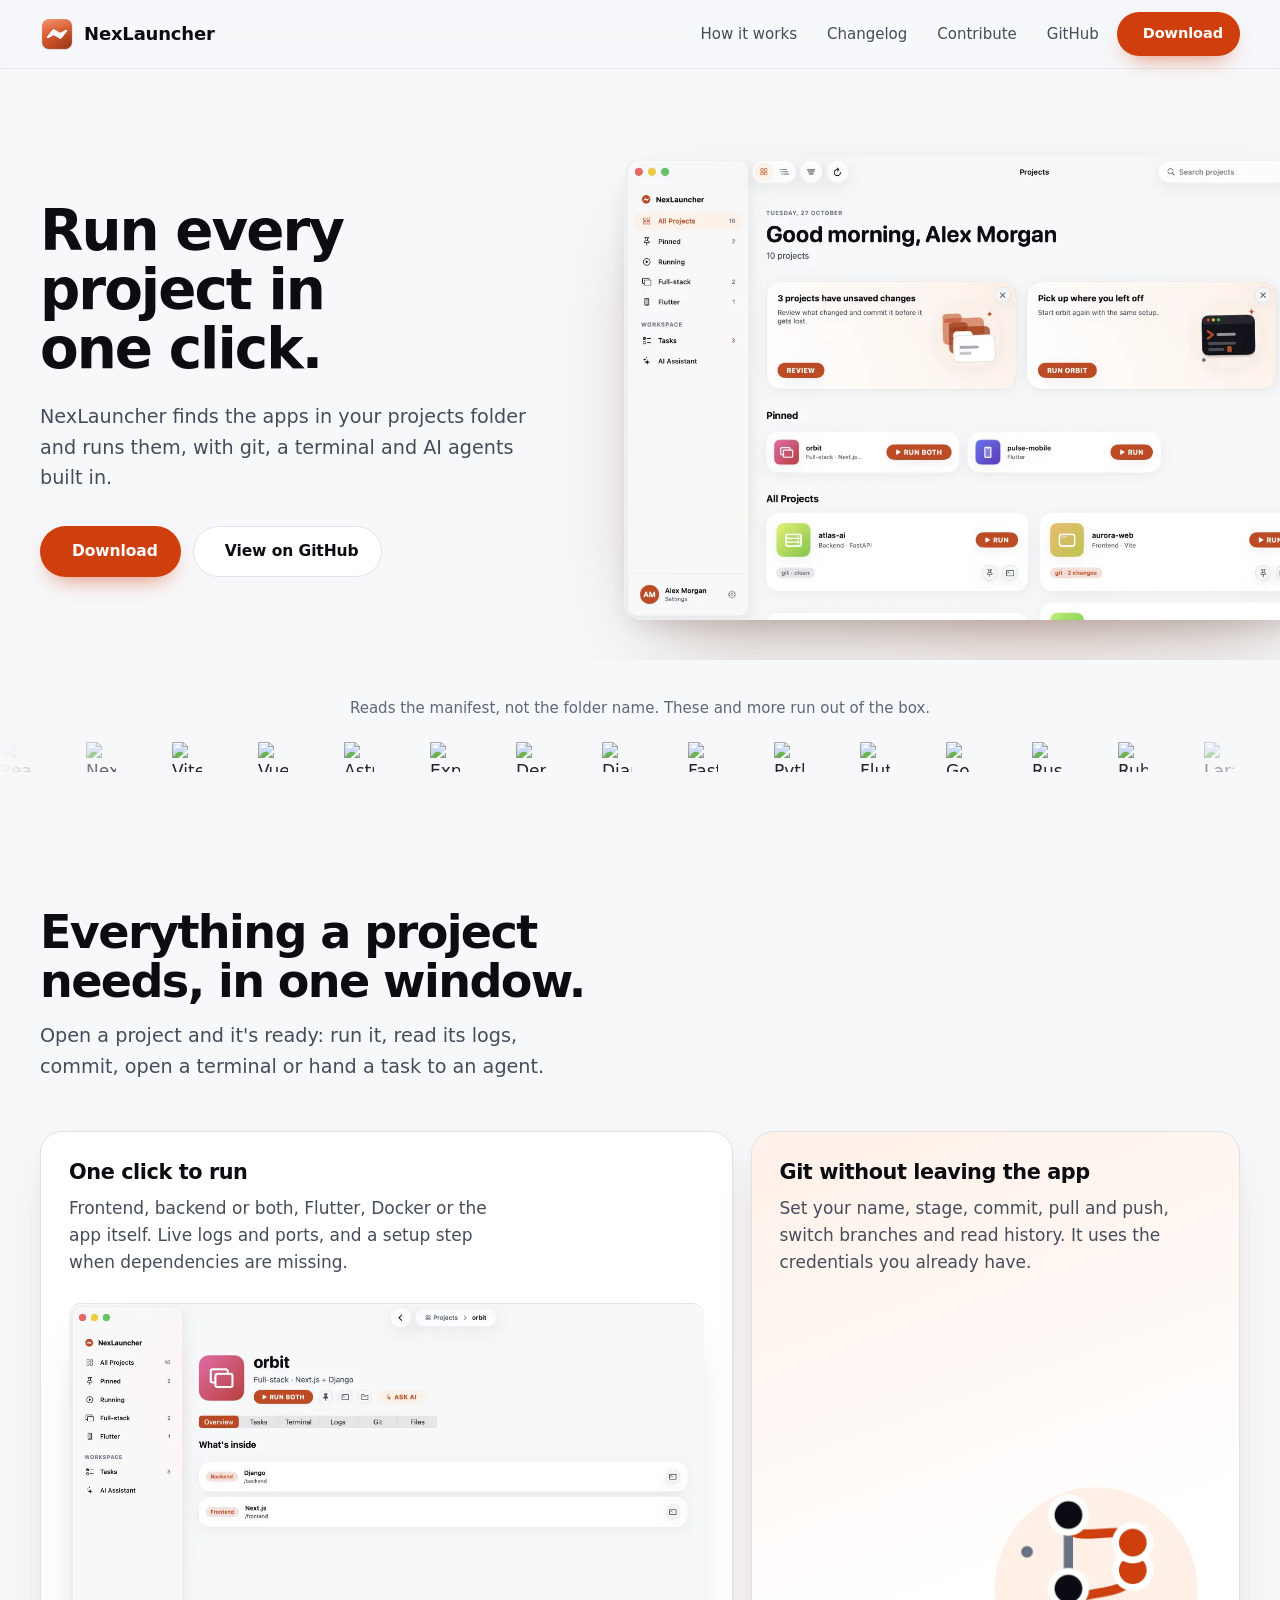
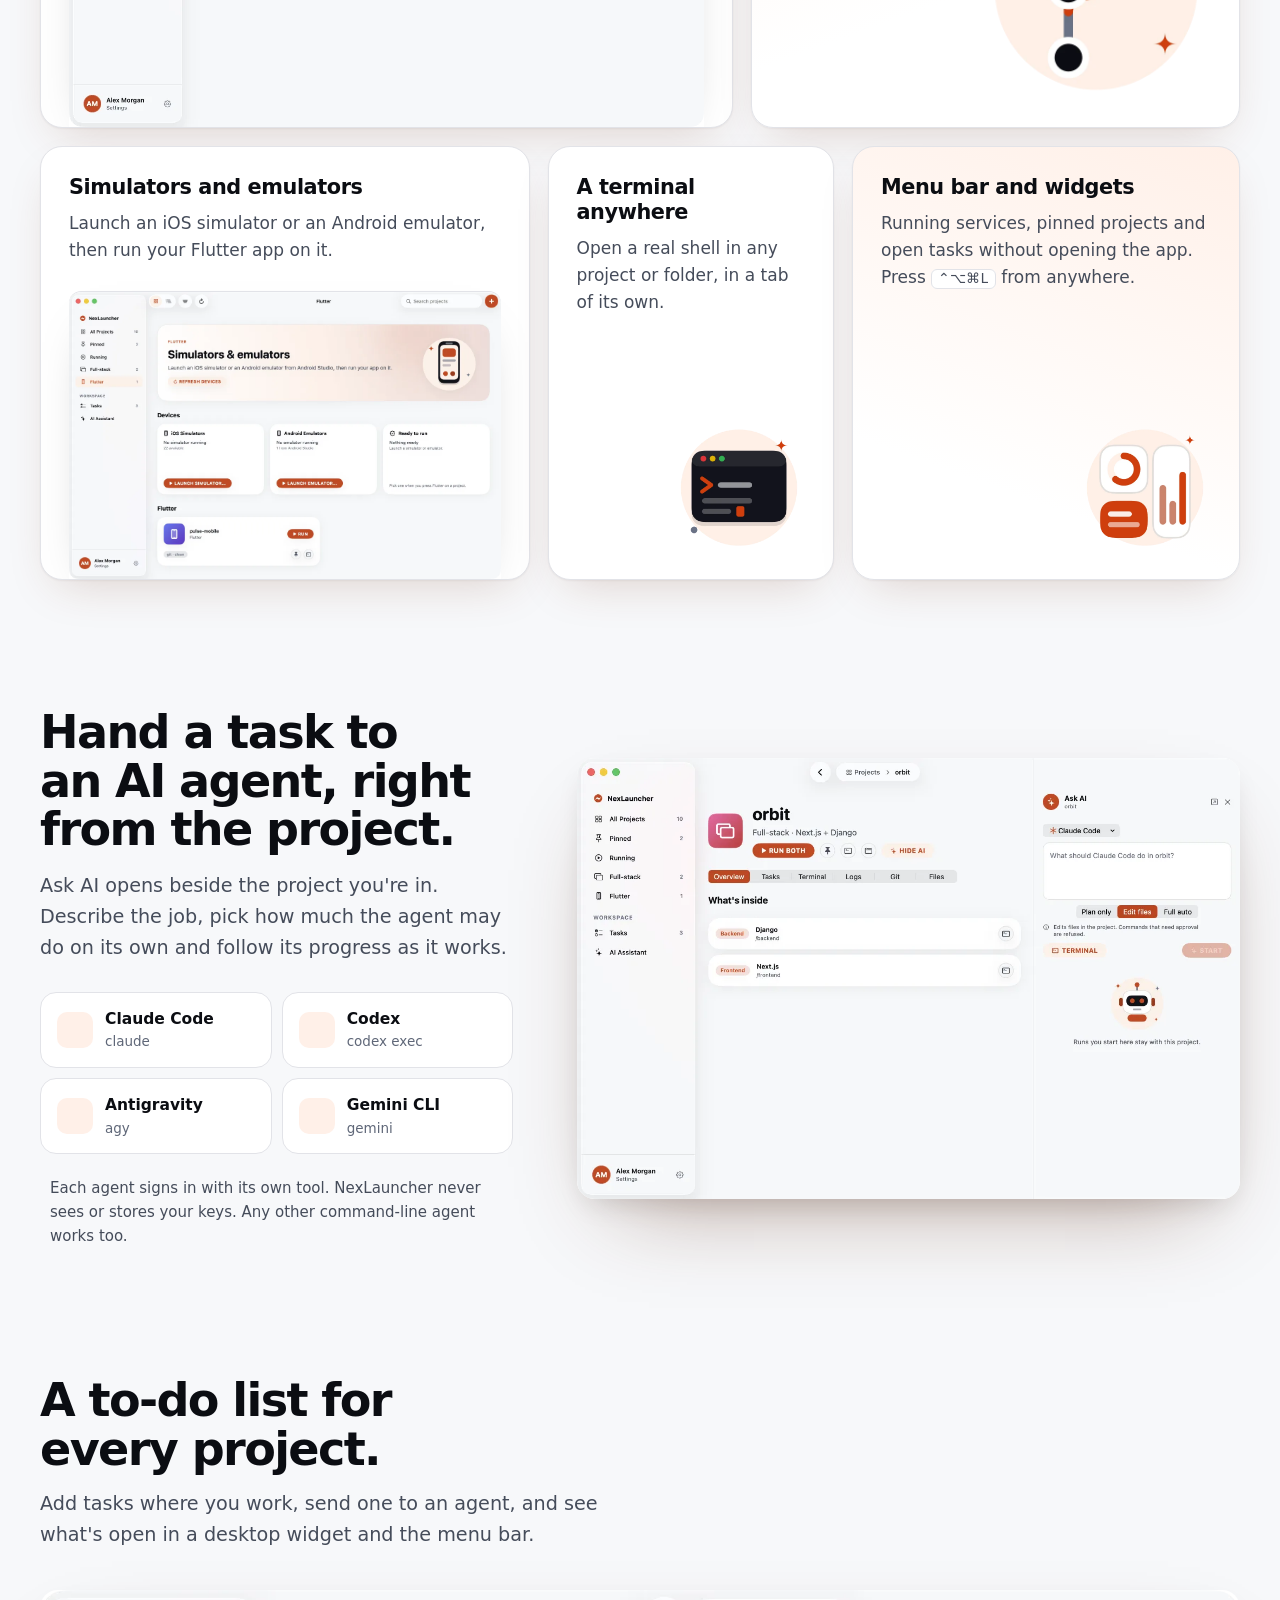
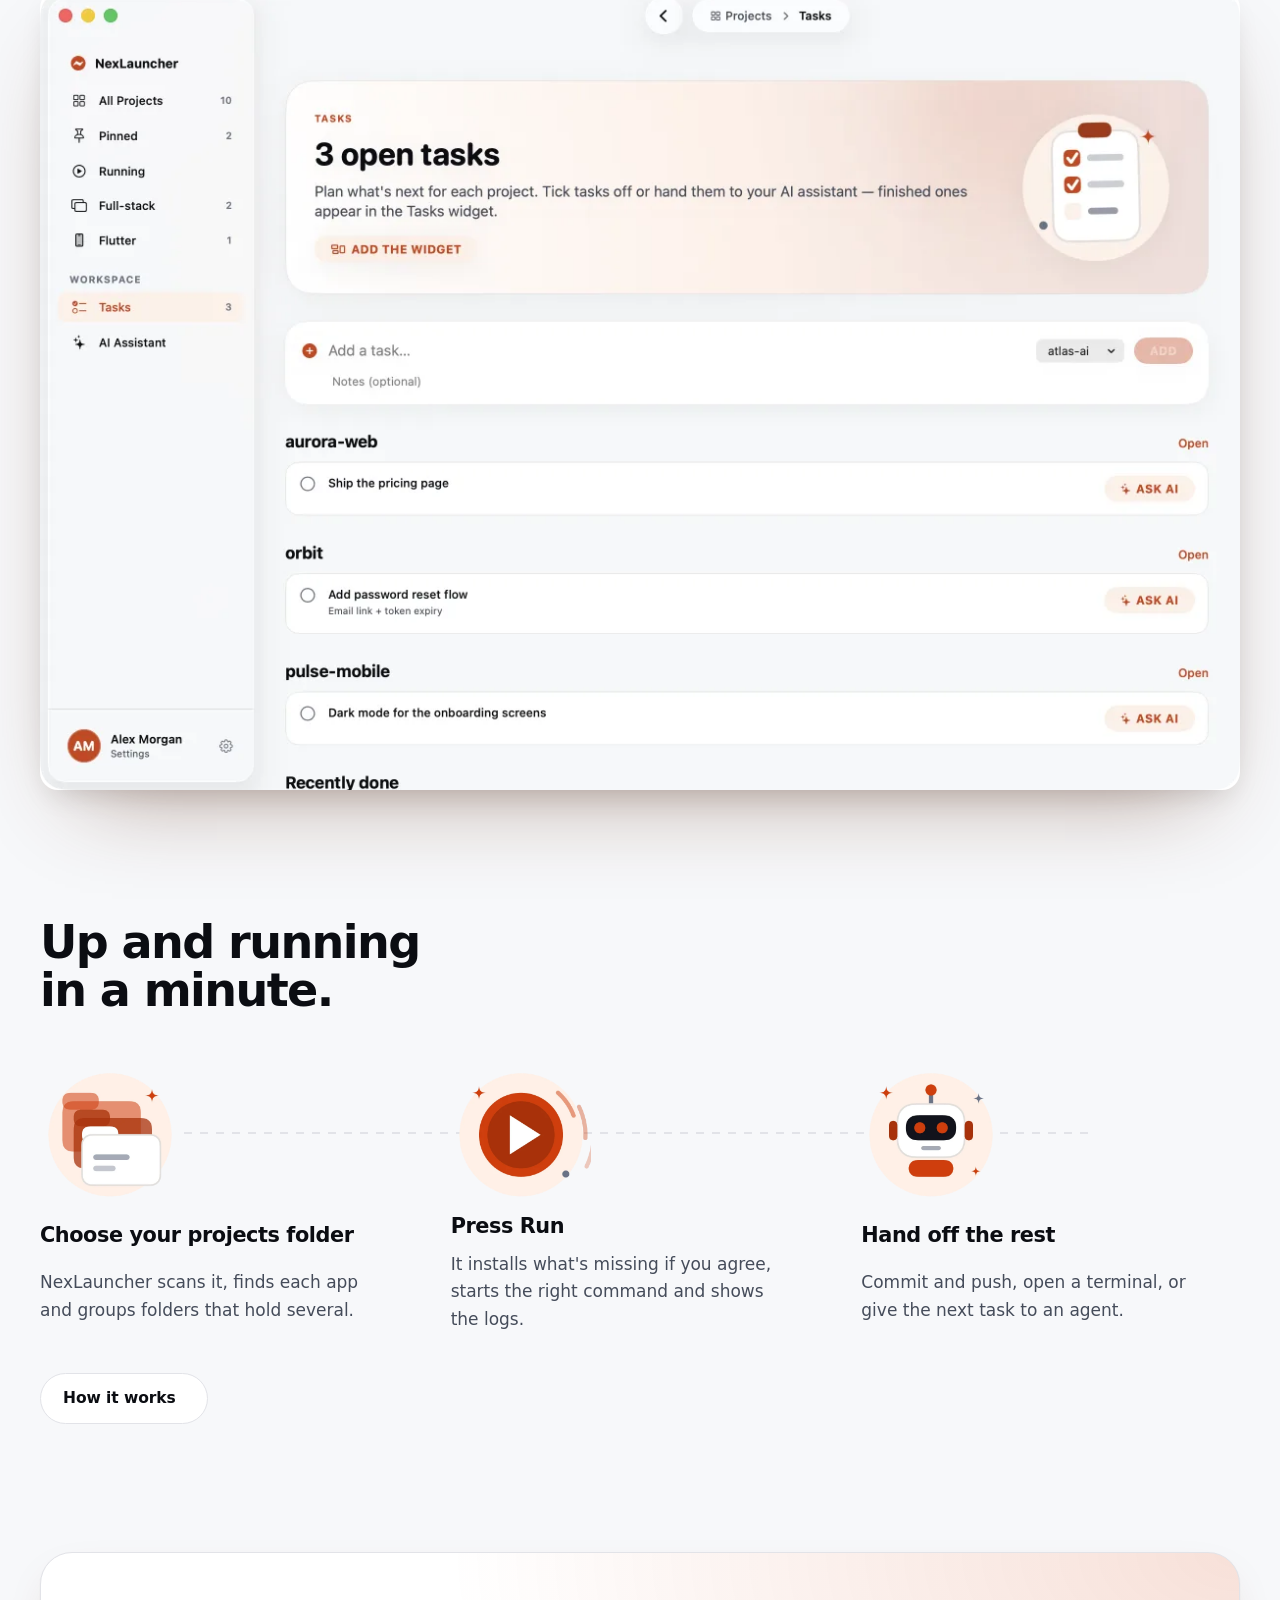
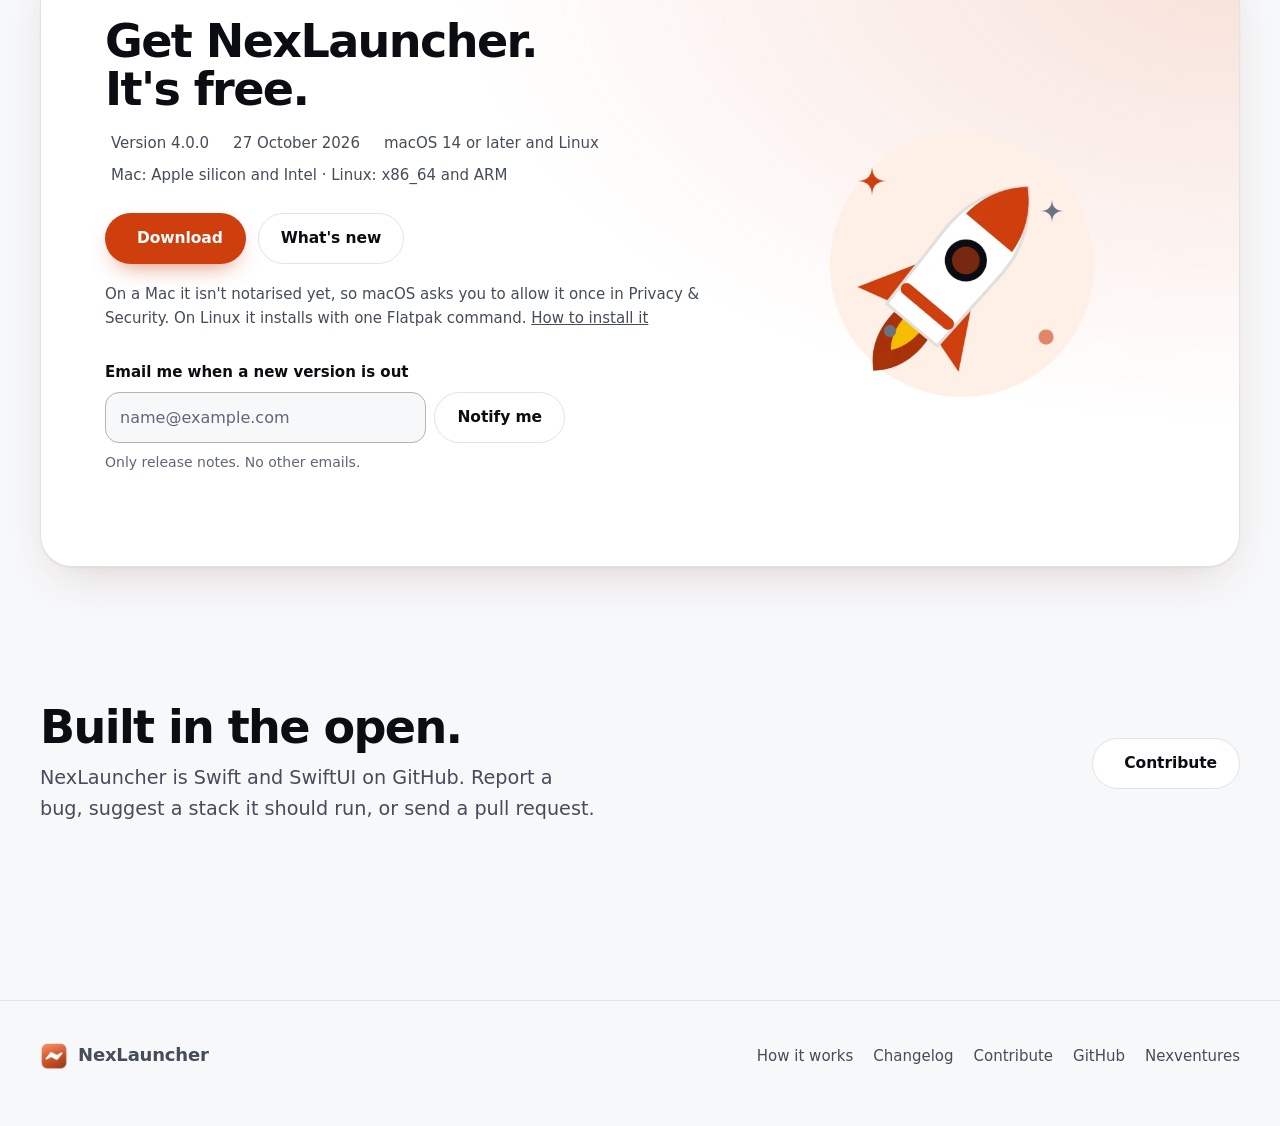
==== commit 6f3f2c05: "Release 4.0.0: Linux app; download chooser for Mac and Linux; site, README and contributing guide fo" ====
--- a/site/index.html
+++ b/site/index.html
@@ -3,10 +3,10 @@
 <head>
   <meta charset="utf-8">
   <meta name="viewport" content="width=device-width, initial-scale=1">
-  <title>NexLauncher: run every project from one Mac app</title>
-  <meta name="description" content="NexLauncher finds the apps in your projects folder and runs them, with git, a terminal and AI agents built in. Free for macOS 14 and later.">
+  <title>NexLauncher: run every project from one app</title>
+  <meta name="description" content="NexLauncher finds the apps in your projects folder and runs them, with git, a terminal and AI agents built in. Free for macOS 14 and later, and for Linux.">
   <meta property="og:title" content="NexLauncher">
-  <meta property="og:description" content="Run every project in one click. A native macOS app with git, a terminal and AI agents built in.">
+  <meta property="og:description" content="Run every project in one click. A native app for Mac and Linux with git, a terminal and AI agents built in.">
   <meta property="og:image" content="https://niyonshutidavid.github.io/NexLauncher/assets/shots/home-light-1224.webp">
   <meta name="theme-color" content="#f7f8fa" media="(prefers-color-scheme: light)">
   <meta name="theme-color" content="#07080c" media="(prefers-color-scheme: dark)">
@@ -27,7 +27,7 @@
         <a href="changelog.html">Changelog</a>
         <a href="contribute.html">Contribute</a>
         <a href="https://github.com/NiyonshutiDavid/NexLauncher" rel="noopener">GitHub</a>
-        <a class="btn btn-primary btn-sm" data-download href="https://yrtrfuwykdxuppvlgprd.supabase.co/storage/v1/object/public/releases/NexLauncher-3.1.0.zip" data-version="3.1.0"><i class="ph-fill ph-apple-logo"></i>Download for Mac</a>
+        <a class="btn btn-primary btn-sm" data-download href="https://yrtrfuwykdxuppvlgprd.supabase.co/storage/v1/object/public/releases/NexLauncher-4.0.0.zip" data-version="4.0.0"><i class="ph-fill ph-download-simple"></i>Download</a>
       </nav>
     </div>
   </header>
@@ -39,7 +39,7 @@
           <h1>Run every project in one click.</h1>
           <p class="lede">NexLauncher finds the apps in your projects folder and runs them, with git, a terminal and AI agents built in.</p>
           <div class="hero-actions">
-            <a class="btn btn-primary" data-download href="https://yrtrfuwykdxuppvlgprd.supabase.co/storage/v1/object/public/releases/NexLauncher-3.1.0.zip" data-version="3.1.0"><i class="ph-fill ph-apple-logo"></i>Download for Mac</a>
+            <a class="btn btn-primary" data-download href="https://yrtrfuwykdxuppvlgprd.supabase.co/storage/v1/object/public/releases/NexLauncher-4.0.0.zip" data-version="4.0.0"><i class="ph-fill ph-download-simple"></i>Download</a>
             <a class="btn btn-ghost" href="https://github.com/NiyonshutiDavid/NexLauncher" rel="noopener"><i class="ph ph-github-logo"></i>View on GitHub</a>
           </div>
         </div>
@@ -222,17 +222,17 @@
           <div class="download-copy">
             <h2>Get NexLauncher. It's free.</h2>
             <div class="release-meta">
-              <span><i class="ph ph-tag"></i><span data-release-version>Version 3.1.0</span></span>
+              <span><i class="ph ph-tag"></i><span data-release-version>Version 4.0.0</span></span>
               <span><i class="ph ph-calendar-blank"></i><span data-release-date>27 October 2026</span></span>
-              <span><i class="ph ph-laptop"></i><span data-release-macos>macOS 14 or later</span></span>
-              <span><i class="ph ph-file-zip"></i><span data-release-size>Apple silicon and Intel</span></span>
+              <span><i class="ph ph-laptop"></i><span data-release-macos>macOS 14 or later and Linux</span></span>
+              <span><i class="ph ph-file-zip"></i><span data-release-size>Mac: Apple silicon and Intel · Linux: x86_64 and ARM</span></span>
               <span hidden data-download-count></span>
             </div>
             <div class="hero-actions">
-              <a class="btn btn-primary" data-download href="https://yrtrfuwykdxuppvlgprd.supabase.co/storage/v1/object/public/releases/NexLauncher-3.1.0.zip" data-version="3.1.0"><i class="ph-fill ph-apple-logo"></i>Download for Mac</a>
+              <a class="btn btn-primary" data-download href="https://yrtrfuwykdxuppvlgprd.supabase.co/storage/v1/object/public/releases/NexLauncher-4.0.0.zip" data-version="4.0.0"><i class="ph-fill ph-download-simple"></i>Download</a>
               <a class="btn btn-ghost" href="changelog.html">What's new</a>
             </div>
-            <p class="muted" style="font-size: 15px">It isn't notarised yet, so macOS asks you to allow it once in Privacy &amp; Security. <a href="how-it-works.html#install">How to open it</a></p>
+            <p class="muted" style="font-size: 15px">On a Mac it isn't notarised yet, so macOS asks you to allow it once in Privacy &amp; Security. On Linux it installs with one Flatpak command. <a href="how-it-works.html#install">How to install it</a></p>
             <form class="form" data-subscribe novalidate style="margin-top: 12px">
               <label for="email">Email me when a new version is out</label>
               <div class="row">
--- a/site/css/site.css
+++ b/site/css/site.css
@@ -369,6 +369,9 @@
 }
 .chooser-close:hover { color: var(--fg); }
 .choices { display: grid; gap: 10px; margin-top: 22px; }
+.choices-title { display: flex; align-items: center; gap: 8px; margin-top: 22px; font-size: 14px; font-weight: 650; letter-spacing: 0.02em; color: var(--fg-2); }
+.choices-title + .choices { margin-top: 10px; }
+.hint code { font-size: 13px; padding: 1px 6px; border-radius: 6px; background: var(--surface-2); }
 .choice {
   position: relative; display: flex; align-items: center; gap: 14px; width: 100%; text-align: left; cursor: pointer;
   font: inherit; color: var(--fg); background: var(--canvas); border: 1px solid var(--line); border-radius: 16px; padding: 16px 18px;
